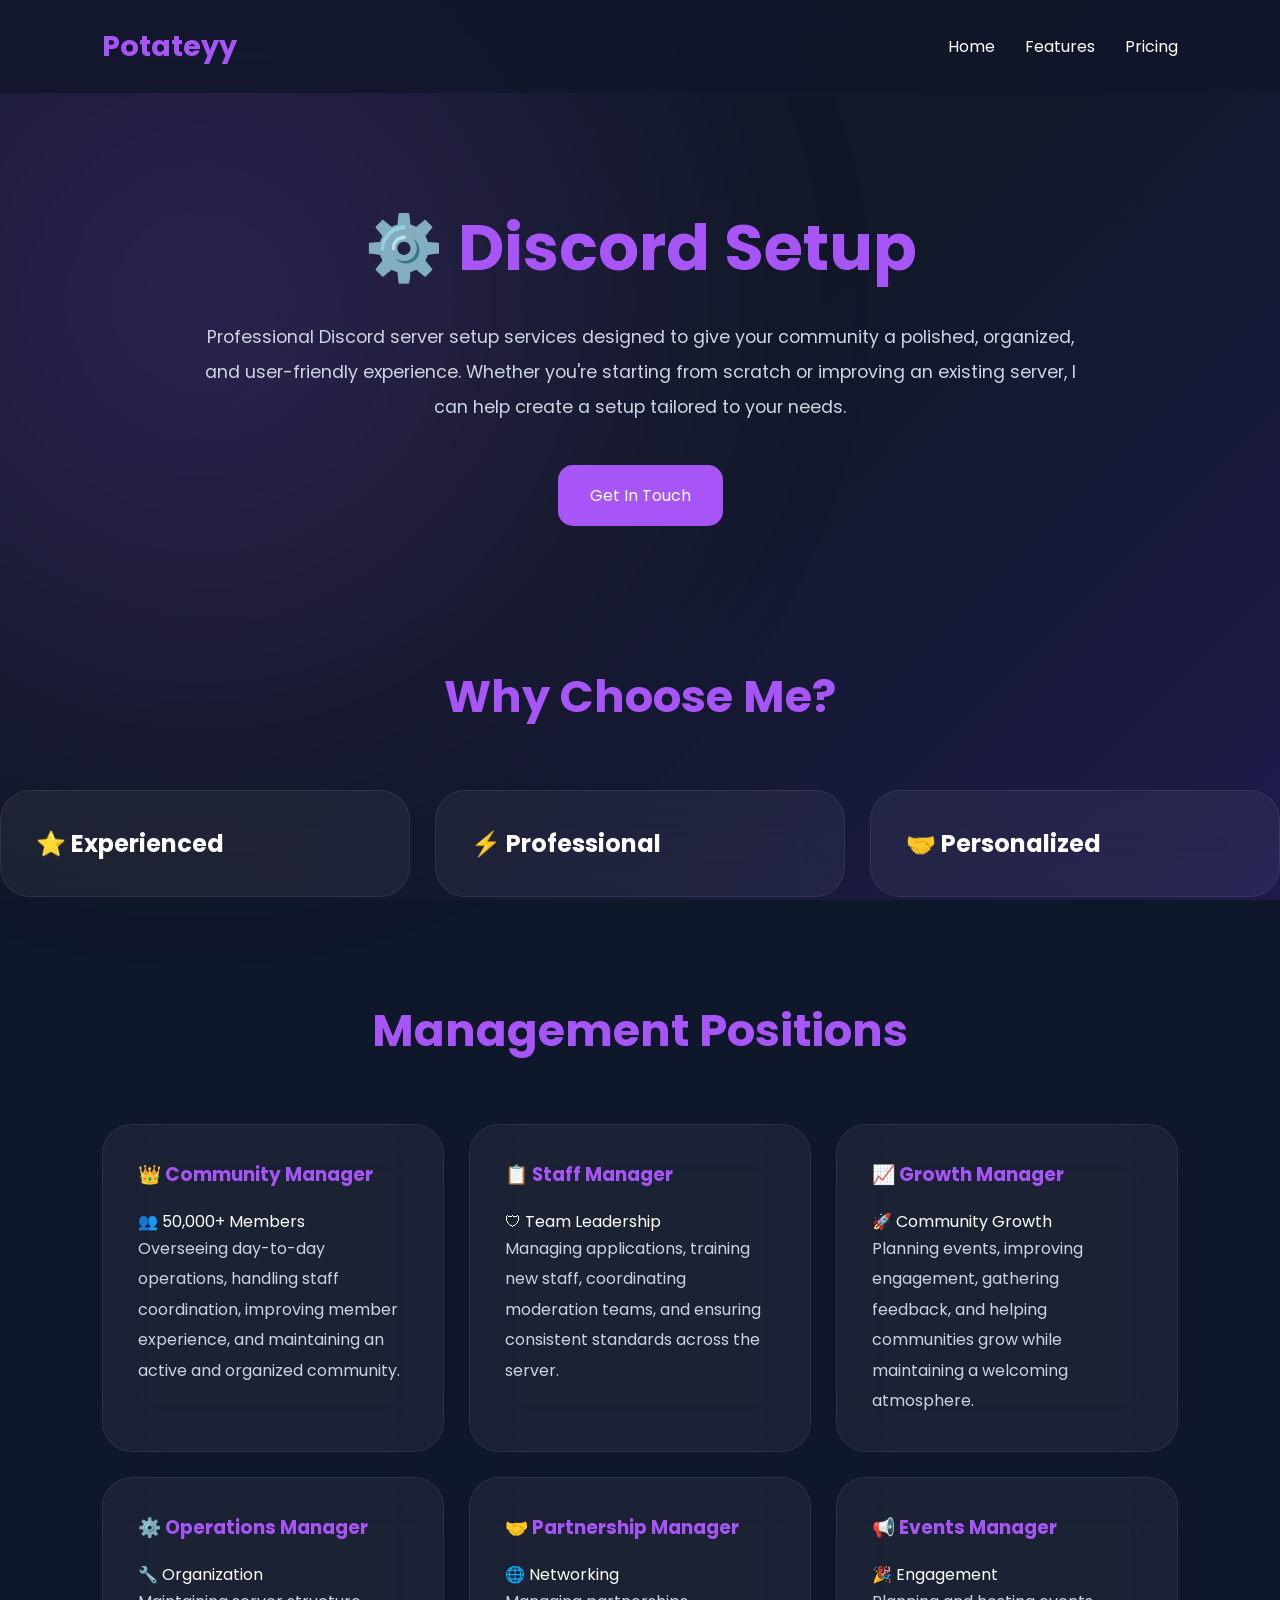
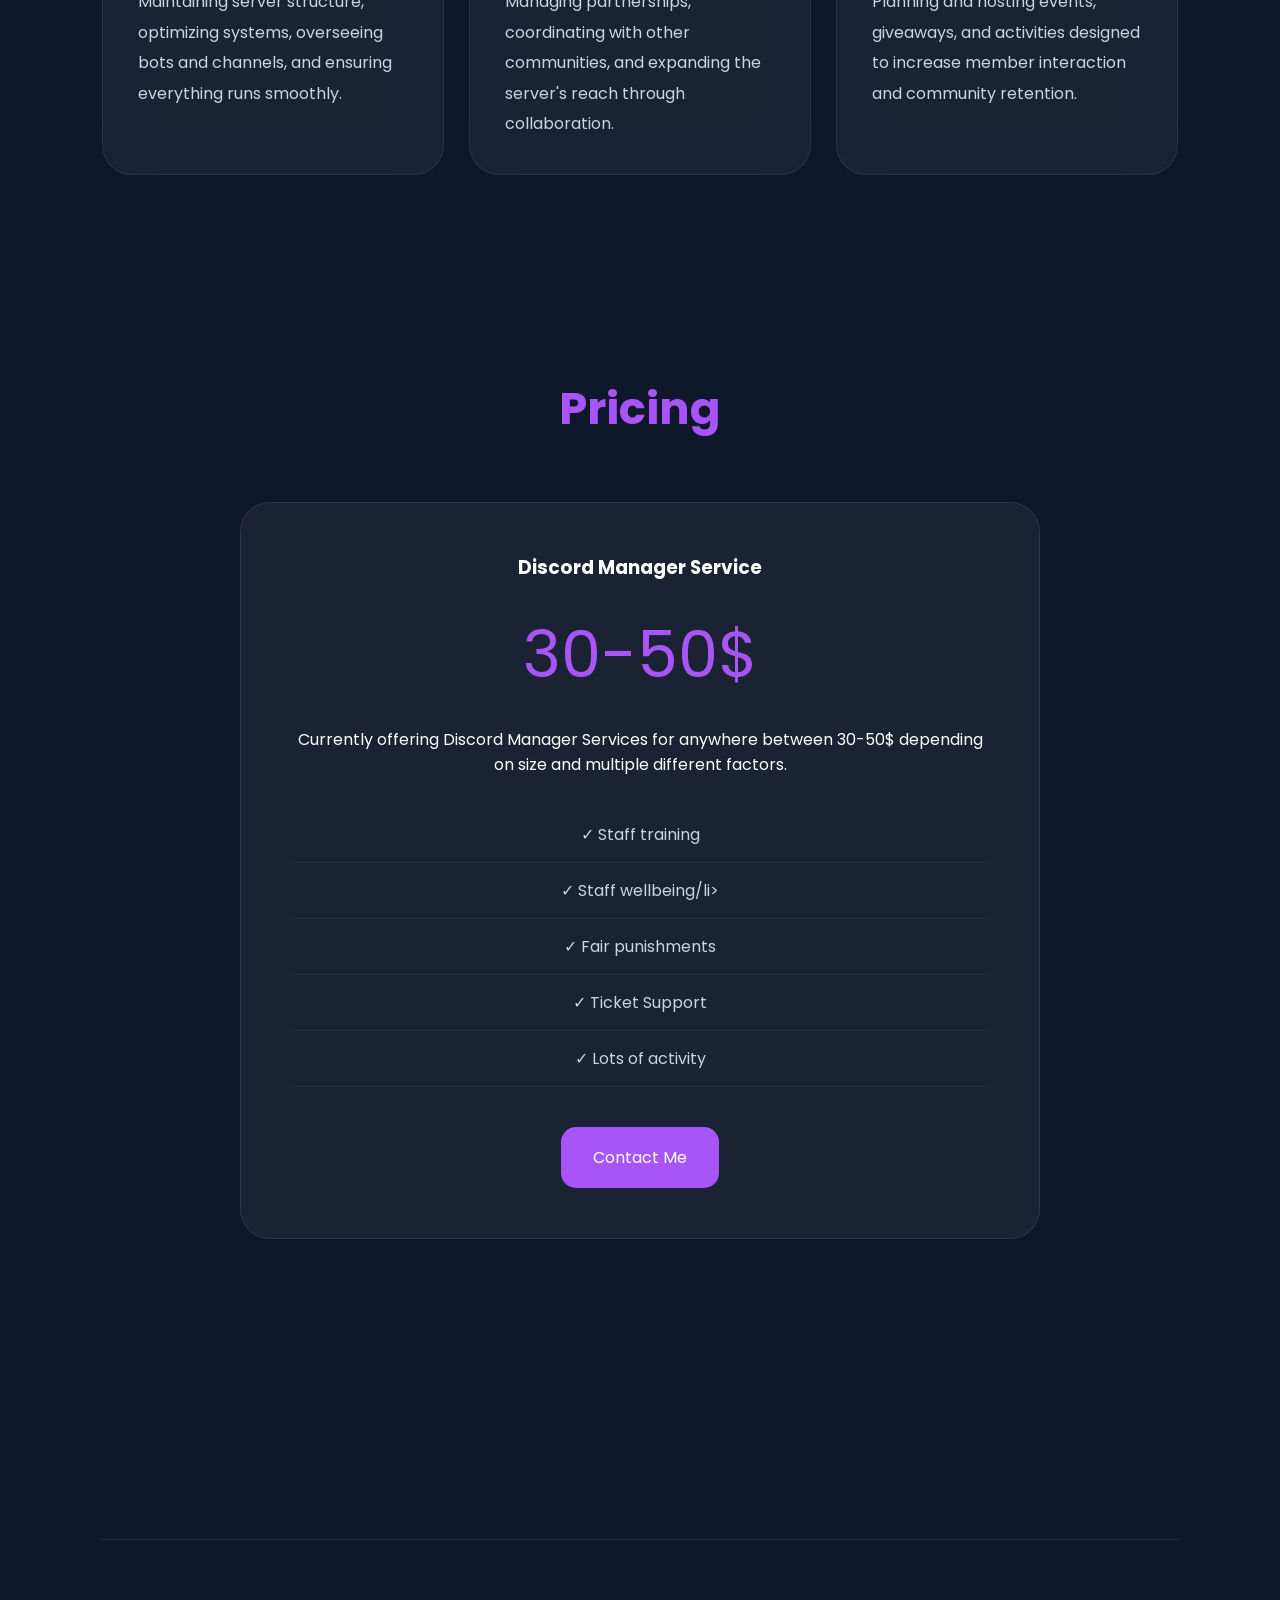
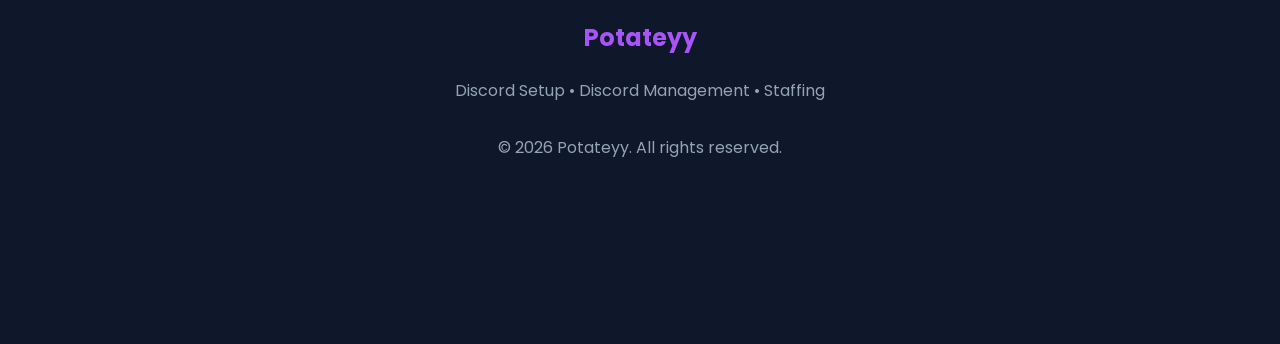
==== discord-management.html @ e11e3ffa "Add files via upload" ====
<!DOCTYPE html>
<html lang="en">
<head>
<meta charset="UTF-8">
<meta name="viewport" content="width=device-width, initial-scale=1.0">
<title>Discord Setup | Potateyy</title>

<link rel="preconnect" href="https://fonts.googleapis.com">
<link rel="preconnect" href="https://fonts.gstatic.com" crossorigin>
<link href="https://fonts.googleapis.com/css2?family=Poppins:wght@300;400;500;600;700&display=swap" rel="stylesheet">

<style>

*{
margin:0;
padding:0;
box-sizing:border-box;
font-family:'Poppins',sans-serif;
}

html{
scroll-behavior:smooth;
}

body{
background:#0f172a;
color:white;
overflow-x:hidden;
}

.background{
position:fixed;
inset:0;
background:linear-gradient(135deg,#0f172a,#111827,#1e1b4b);
z-index:-10;
}

.background::before{
content:"";
position:absolute;
width:1200px;
height:1200px;
left:-400px;
top:-300px;
background:radial-gradient(circle,rgba(168,85,247,.2),transparent 70%);
filter:blur(80px);
}

section{
padding:100px 8%;
}

nav{
position:sticky;
top:0;
display:flex;
justify-content:space-between;
align-items:center;
padding:25px 8%;
background:rgba(15,23,42,.8);
backdrop-filter:blur(15px);
z-index:1000;
}

.logo{
font-size:1.8rem;
font-weight:700;
color:#a855f7;
}

.nav-links{
display:flex;
gap:30px;
}

.nav-links a{
text-decoration:none;
color:white;
transition:.3s;
}

.nav-links a:hover{
color:#a855f7;
}

.hero{
min-height:60vh;
display:flex;
justify-content:center;
align-items:center;
text-align:center;
}

.hero-content{
max-width:900px;
}

.hero h1{
font-size:4rem;
margin-bottom:25px;
}

.hero span{
color:#a855f7;
}

.hero p{
color:#cbd5e1;
line-height:2;
font-size:1.1rem;
}

.btn{
display:inline-block;
margin-top:40px;
padding:18px 32px;
border-radius:15px;
background:#a855f7;
color:white;
text-decoration:none;
transition:.4s;
}

.btn:hover{
transform:translateY(-5px);
box-shadow:0 15px 35px rgba(168,85,247,.3);
}

.section-title{
font-size:2.8rem;
text-align:center;
color:#a855f7;
margin-bottom:60px;
}

.cards{
display:grid;
grid-template-columns:repeat(auto-fit,minmax(280px,1fr));
gap:25px;
}

.card{
padding:35px;
border-radius:30px;
background:rgba(255,255,255,.05);
border:1px solid rgba(255,255,255,.08);
backdrop-filter:blur(25px);
transition:.4s;
}

.card:hover{
transform:translateY(-8px);
border-color:rgba(168,85,247,.4);
}

.card h3{
color:#a855f7;
margin-bottom:20px;
}

.card p{
line-height:1.9;
color:#cbd5e1;
}

.pricing{
text-align:center;
max-width:800px;
margin:auto;
}

.price-card{
padding:50px;
border-radius:30px;
background:rgba(255,255,255,.05);
border:1px solid rgba(168,85,247,.2);
}

.price{
font-size:4rem;
color:#a855f7;
margin:25px 0;
}

ul{
list-style:none;
margin-top:30px;
}

ul li{
padding:15px 0;
color:#cbd5e1;
border-bottom:1px solid rgba(255,255,255,.05);
}

.footer{
padding:80px 20px;
text-align:center;
border-top:1px solid rgba(255,255,255,.1);
margin-top:100px;
}

.footer h2{
color:#a855f7;
margin-bottom:20px;
}

.footer p{
color:#94a3b8;
line-height:2;
}

@media(max-width:768px){

.hero h1{
font-size:3rem;
}

.nav-links{
display:none;
}

}

.carousel-container{
display:flex;
align-items:center;
justify-content:center;
gap:30px;
max-width:1100px;
margin:auto;
}

.carousel{
width:100%;
max-width:900px;
}

.carousel img{
width:100%;
border-radius:30px;
border:1px solid rgba(255,255,255,.1);
box-shadow:0 20px 50px rgba(0,0,0,.4);
transition:.5s;
}

.carousel-btn{
width:60px;
height:60px;
border:none;
border-radius:50%;
background:#a855f7;
color:white;
font-size:1.5rem;
cursor:pointer;
transition:.3s;
}

.carousel-btn:hover{
transform:translateY(-4px);
box-shadow:0 15px 35px rgba(168,85,247,.3);
}

.dots{
display:flex;
justify-content:center;
gap:12px;
margin-top:30px;
}

.dot{
width:12px;
height:12px;
border-radius:50%;
background:rgba(255,255,255,.15);
cursor:pointer;
transition:.3s;
}

.dot.active{
background:#a855f7;
box-shadow:0 0 15px #a855f7;
}

@media(max-width:768px){

.carousel-container{
gap:15px;
}

.carousel-btn{
width:50px;
height:50px;
font-size:1.2rem;
}

}

</style>
</head>

<body>

<div class="background"></div>

<nav>
<div class="logo">Potateyy</div>

<div class="nav-links">
<a href="index.html">Home</a>
<a href="#features">Features</a>
<a href="#pricing">Pricing</a>
</div>
</nav>

<section class="hero">

<div class="hero-content">

<h1>
⚙️ <span>Discord Setup</span>
</h1>

<p>
Professional Discord server setup services designed to give your community a polished, organized, and user-friendly experience. Whether you're starting from scratch or improving an existing server, I can help create a setup tailored to your needs.
</p>

<a href="index.html#contact" class="btn">
Get In Touch
</a>

</div>

</section>

</div>

<div class="dots" id="dots"></div>

</section>

<h2 class="section-title">
Why Choose Me?
</h2>

<div class="cards">

<div class="card">
<h2>⭐ Experienced</h2>
<p>
</p>
</div>

<div class="card">
<h2>⚡ Professional</h2>
<p>
</p>
</div>

<div class="card">
<h2>🤝 Personalized</h2>
<p>
</p>
</div>

</div>

</section>

<section id="positions">

<h2 class="section-title">
Management Positions
</h2>

<div class="cards">

<div class="card">

<h3>
👑 Community Manager
</h3>

<div class="server-size">
👥 50,000+ Members
</div>

<p>
Overseeing day-to-day operations, handling staff coordination, improving member experience, and maintaining an active and organized community.
</p>

</div>

<div class="card">

<h3>
📋 Staff Manager
</h3>

<div class="server-size">
🛡 Team Leadership
</div>

<p>
Managing applications, training new staff, coordinating moderation teams, and ensuring consistent standards across the server.
</p>

</div>

<div class="card">

<h3>
📈 Growth Manager
</h3>

<div class="server-size">
🚀 Community Growth
</div>

<p>
Planning events, improving engagement, gathering feedback, and helping communities grow while maintaining a welcoming atmosphere.
</p>

</div>

<div class="card">

<h3>
⚙️ Operations Manager
</h3>

<div class="server-size">
🔧 Organization
</div>

<p>
Maintaining server structure, optimizing systems, overseeing bots and channels, and ensuring everything runs smoothly.
</p>

</div>

<div class="card">

<h3>
🤝 Partnership Manager
</h3>

<div class="server-size">
🌐 Networking
</div>

<p>
Managing partnerships, coordinating with other communities, and expanding the server's reach through collaboration.
</p>

</div>

<div class="card">

<h3>
📢 Events Manager
</h3>

<div class="server-size">
🎉 Engagement
</div>

<p>
Planning and hosting events, giveaways, and activities designed to increase member interaction and community retention.
</p>

</div>

</div>

</section>

<section id="pricing">

<h2 class="section-title">
Pricing
</h2>

<div class="pricing">

<div class="price-card">

<h3>Discord Manager Service</h3>

<div class="price">
30-50$
</div>

<p>
Currently offering Discord Manager Services for anywhere between 30-50$ depending on size and multiple different factors.
</p>

<ul>
<li>✓ Staff training</li>
<li>✓ Staff wellbeing/li>
<li>✓ Fair punishments</li>
<li>✓ Ticket Support</li>
<li>✓ Lots of activity</li>
</ul>

<a href="index.html#contact" class="btn">
Contact Me
</a>

</div>

</div>

</section>

<section>

<footer class="footer">

<h2>Potateyy</h2>

<p>
Discord Setup • Discord Management • Staffing
</p>

<br>

<p>
© 2026 Potateyy. All rights reserved.
</p>

</footer>

<script>

const images = [];

for(let i=1;i<=13;i++){
images.push(`images/setup${i}.png`);
}

let currentSlide = 0;

const image = document.getElementById("carouselImage");
const dotsContainer = document.getElementById("dots");

function renderDots(){
dotsContainer.innerHTML = "";

images.forEach((_,index)=>{

const dot = document.createElement("div");
dot.className = "dot";

if(index === currentSlide){
dot.classList.add("active");
}

dot.onclick = ()=>goToSlide(index);

dotsContainer.appendChild(dot);

});
}

function showSlide(){
image.src = images[currentSlide];
renderDots();
}

function changeSlide(direction){

currentSlide += direction;

if(currentSlide >= images.length){
currentSlide = 0;
}

if(currentSlide < 0){
currentSlide = images.length - 1;
}

showSlide();
}

function goToSlide(index){
currentSlide = index;
showSlide();
}

setInterval(()=>{
changeSlide(1);
},5000);

showSlide();

</script>

</body>
</html>
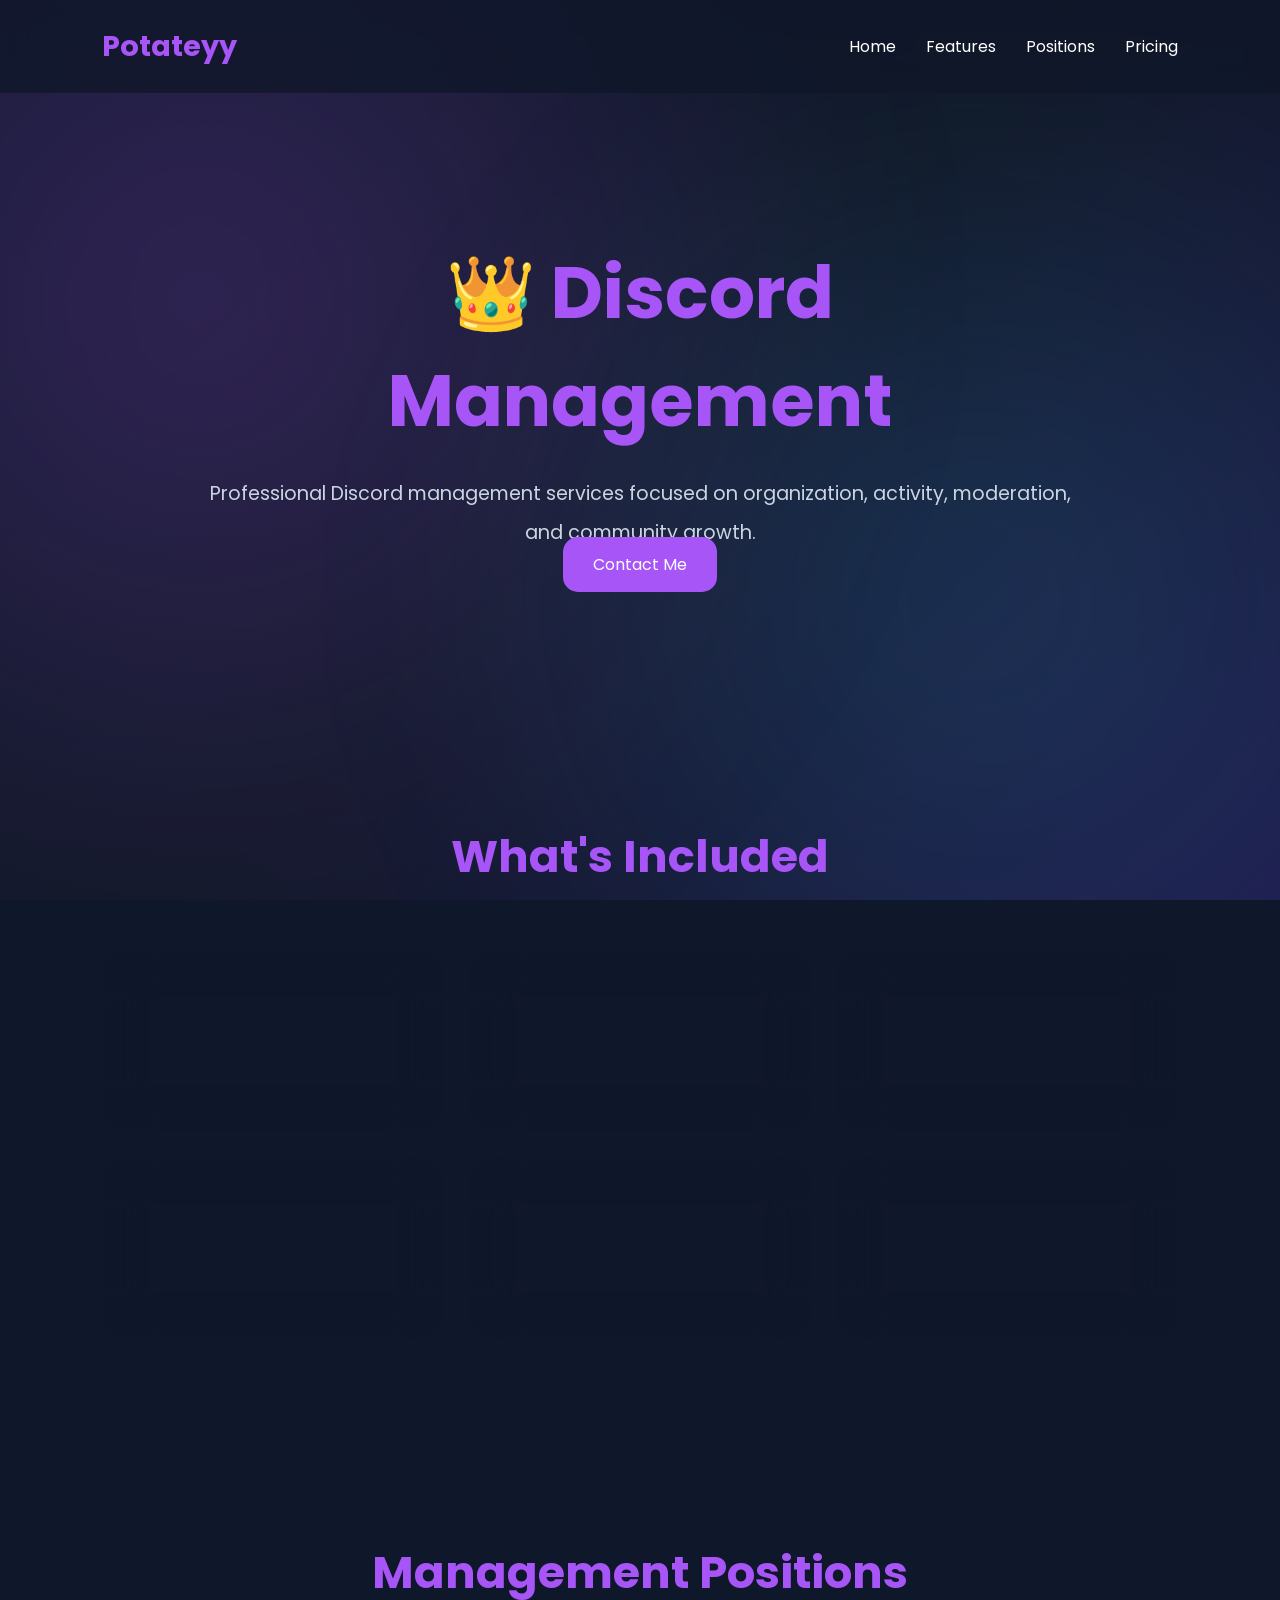
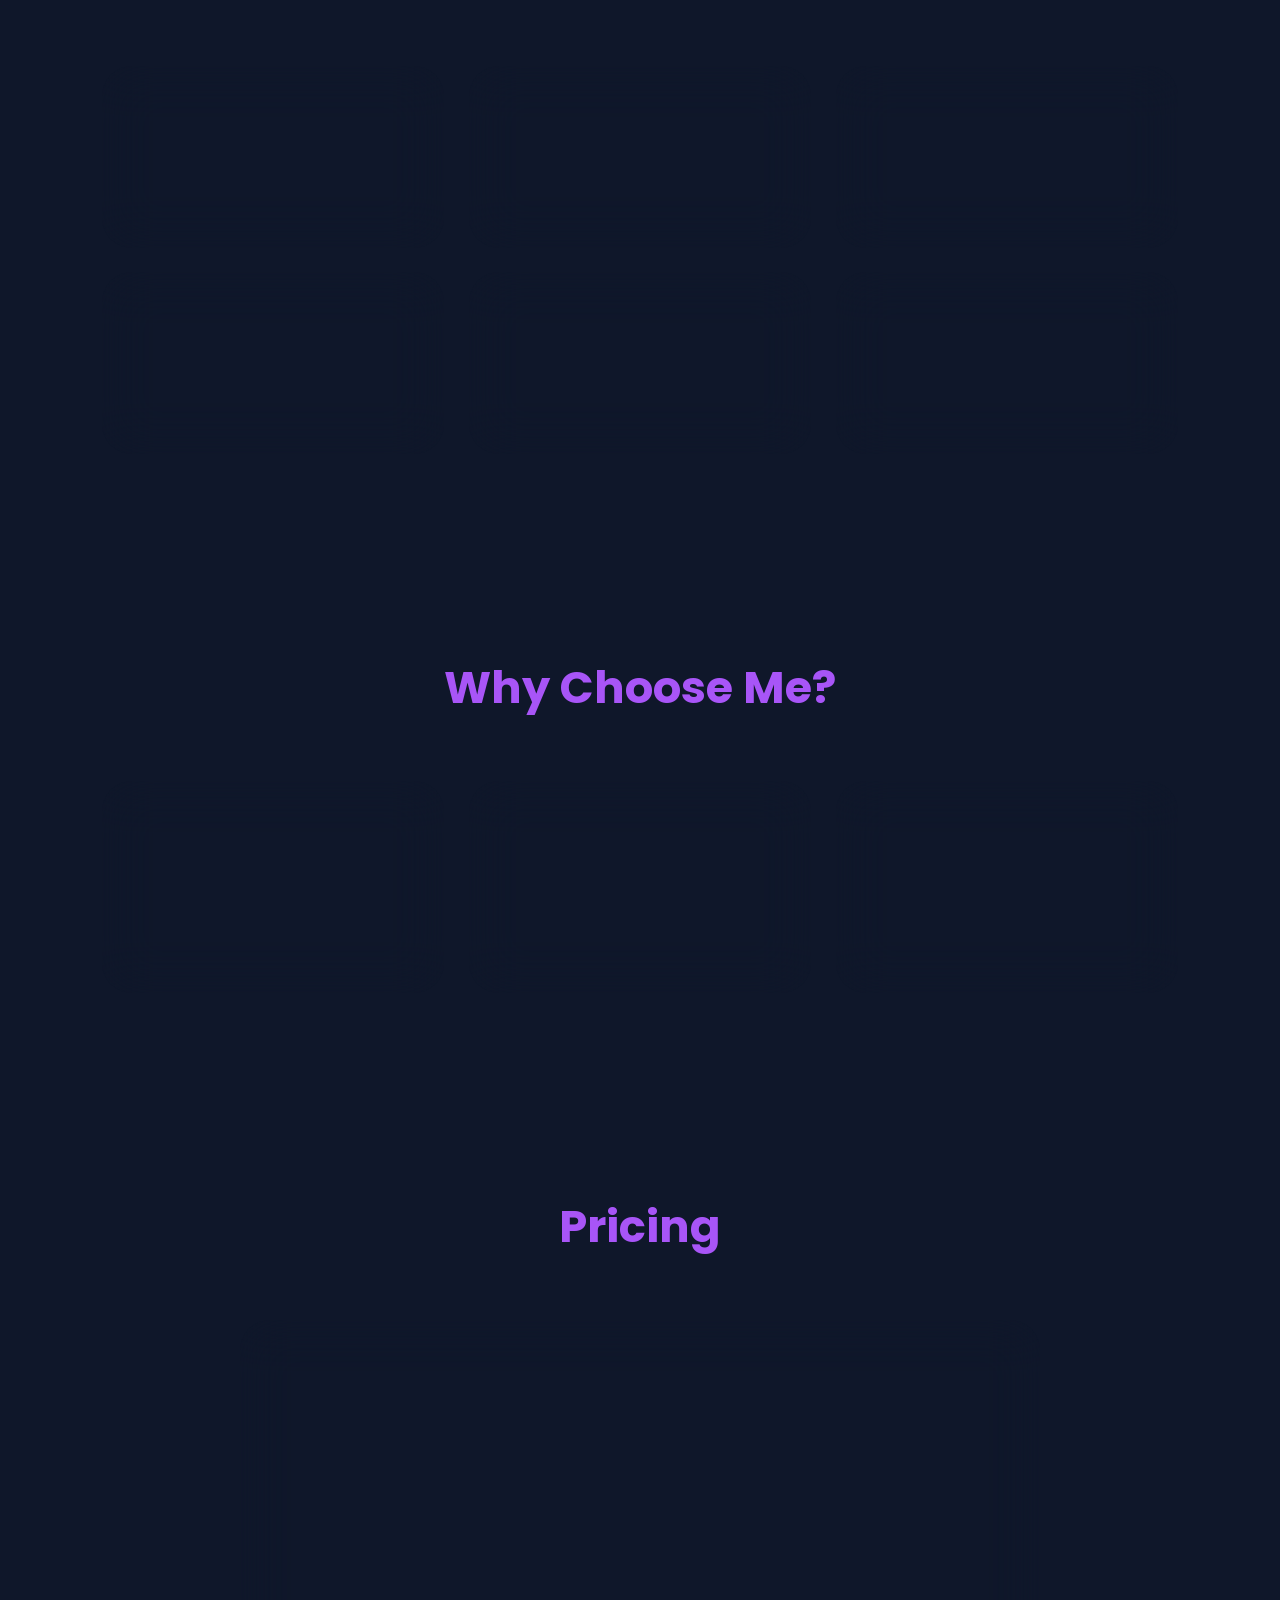
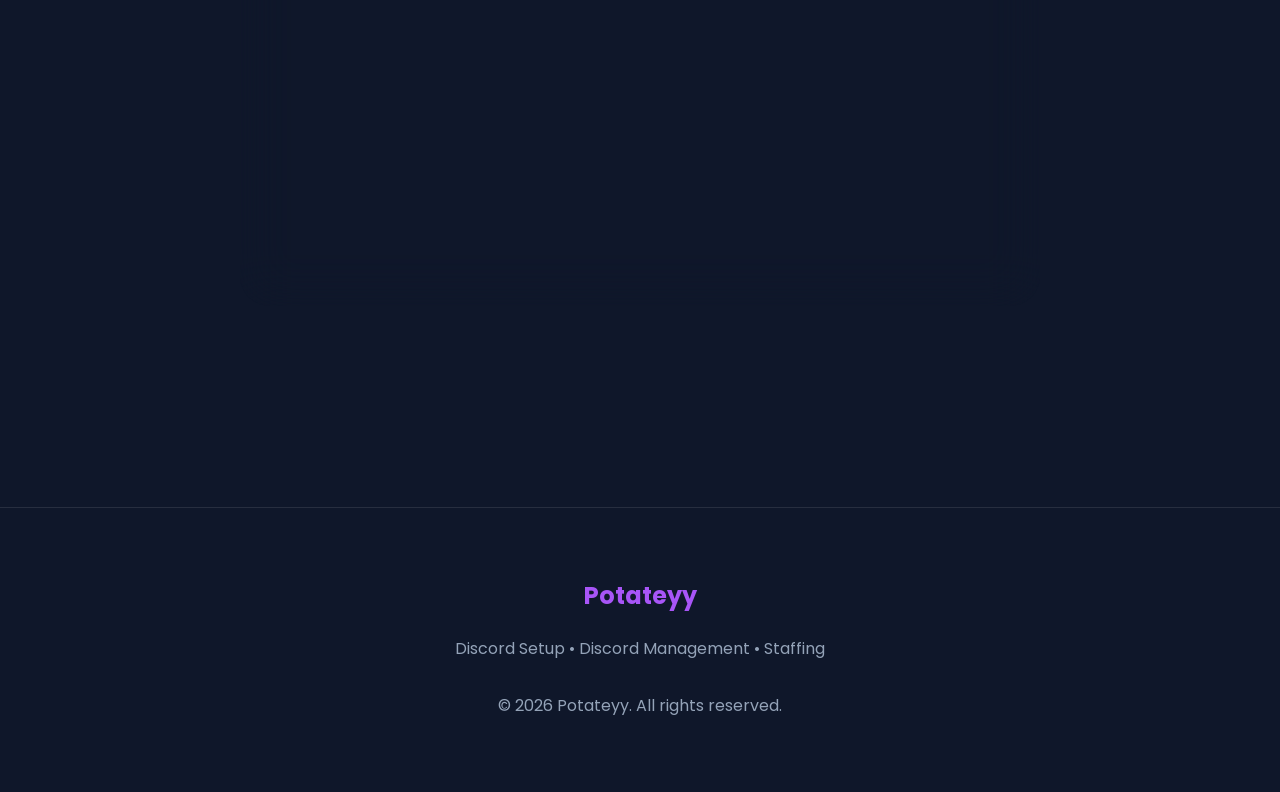
==== commit ef9f61dc: "Add files via upload" ====
--- a/discord-management.html
+++ b/discord-management.html
@@ -1,179 +1,29 @@
 <!DOCTYPE html>
 <html lang="en">
 <head>
+
 <meta charset="UTF-8">
 <meta name="viewport" content="width=device-width, initial-scale=1.0">
-<title>Discord Setup | Potateyy</title>
+
+<title>Discord Management | Potateyy</title>
 
 <link rel="preconnect" href="https://fonts.googleapis.com">
 <link rel="preconnect" href="https://fonts.gstatic.com" crossorigin>
+
 <link href="https://fonts.googleapis.com/css2?family=Poppins:wght@300;400;500;600;700&display=swap" rel="stylesheet">
 
+<link rel="stylesheet" href="style.css">
+
 <style>
 
-*{
-margin:0;
-padding:0;
-box-sizing:border-box;
-font-family:'Poppins',sans-serif;
-}
-
-html{
-scroll-behavior:smooth;
-}
-
-body{
-background:#0f172a;
-color:white;
-overflow-x:hidden;
-}
-
-.background{
-position:fixed;
-inset:0;
-background:linear-gradient(135deg,#0f172a,#111827,#1e1b4b);
-z-index:-10;
-}
-
-.background::before{
-content:"";
-position:absolute;
-width:1200px;
-height:1200px;
-left:-400px;
-top:-300px;
-background:radial-gradient(circle,rgba(168,85,247,.2),transparent 70%);
-filter:blur(80px);
-}
-
-section{
-padding:100px 8%;
-}
-
-nav{
-position:sticky;
-top:0;
-display:flex;
-justify-content:space-between;
-align-items:center;
-padding:25px 8%;
-background:rgba(15,23,42,.8);
-backdrop-filter:blur(15px);
-z-index:1000;
-}
-
-.logo{
-font-size:1.8rem;
-font-weight:700;
-color:#a855f7;
-}
-
-.nav-links{
-display:flex;
-gap:30px;
-}
-
-.nav-links a{
-text-decoration:none;
-color:white;
-transition:.3s;
-}
-
-.nav-links a:hover{
-color:#a855f7;
-}
-
 .hero{
-min-height:60vh;
-display:flex;
-justify-content:center;
-align-items:center;
-text-align:center;
-}
-
-.hero-content{
-max-width:900px;
-}
-
-.hero h1{
-font-size:4rem;
-margin-bottom:25px;
-}
-
-.hero span{
-color:#a855f7;
-}
-
-.hero p{
-color:#cbd5e1;
-line-height:2;
-font-size:1.1rem;
-}
-
-.btn{
-display:inline-block;
-margin-top:40px;
-padding:18px 32px;
-border-radius:15px;
-background:#a855f7;
-color:white;
-text-decoration:none;
-transition:.4s;
-}
-
-.btn:hover{
-transform:translateY(-5px);
-box-shadow:0 15px 35px rgba(168,85,247,.3);
-}
-
-.section-title{
-font-size:2.8rem;
-text-align:center;
-color:#a855f7;
-margin-bottom:60px;
-}
-
-.cards{
-display:grid;
-grid-template-columns:repeat(auto-fit,minmax(280px,1fr));
-gap:25px;
-}
-
-.card{
-padding:35px;
-border-radius:30px;
-background:rgba(255,255,255,.05);
-border:1px solid rgba(255,255,255,.08);
-backdrop-filter:blur(25px);
-transition:.4s;
-}
-
-.card:hover{
-transform:translateY(-8px);
-border-color:rgba(168,85,247,.4);
-}
-
-.card h3{
-color:#a855f7;
-margin-bottom:20px;
-}
-
-.card p{
-line-height:1.9;
-color:#cbd5e1;
-}
-
-.pricing{
-text-align:center;
+min-height:70vh;
+}
+
+.price-card{
 max-width:800px;
 margin:auto;
-}
-
-.price-card{
-padding:50px;
-border-radius:30px;
-background:rgba(255,255,255,.05);
-border:1px solid rgba(168,85,247,.2);
+text-align:center;
 }
 
 .price{
@@ -189,114 +39,11 @@
 
 ul li{
 padding:15px 0;
-color:#cbd5e1;
 border-bottom:1px solid rgba(255,255,255,.05);
 }
 
-.footer{
-padding:80px 20px;
-text-align:center;
-border-top:1px solid rgba(255,255,255,.1);
-margin-top:100px;
-}
-
-.footer h2{
-color:#a855f7;
-margin-bottom:20px;
-}
-
-.footer p{
-color:#94a3b8;
-line-height:2;
-}
-
-@media(max-width:768px){
-
-.hero h1{
-font-size:3rem;
-}
-
-.nav-links{
-display:none;
-}
-
-}
-
-.carousel-container{
-display:flex;
-align-items:center;
-justify-content:center;
-gap:30px;
-max-width:1100px;
-margin:auto;
-}
-
-.carousel{
-width:100%;
-max-width:900px;
-}
-
-.carousel img{
-width:100%;
-border-radius:30px;
-border:1px solid rgba(255,255,255,.1);
-box-shadow:0 20px 50px rgba(0,0,0,.4);
-transition:.5s;
-}
-
-.carousel-btn{
-width:60px;
-height:60px;
-border:none;
-border-radius:50%;
-background:#a855f7;
-color:white;
-font-size:1.5rem;
-cursor:pointer;
-transition:.3s;
-}
-
-.carousel-btn:hover{
-transform:translateY(-4px);
-box-shadow:0 15px 35px rgba(168,85,247,.3);
-}
-
-.dots{
-display:flex;
-justify-content:center;
-gap:12px;
-margin-top:30px;
-}
-
-.dot{
-width:12px;
-height:12px;
-border-radius:50%;
-background:rgba(255,255,255,.15);
-cursor:pointer;
-transition:.3s;
-}
-
-.dot.active{
-background:#a855f7;
-box-shadow:0 0 15px #a855f7;
-}
-
-@media(max-width:768px){
-
-.carousel-container{
-gap:15px;
-}
-
-.carousel-btn{
-width:50px;
-height:50px;
-font-size:1.2rem;
-}
-
-}
-
 </style>
+
 </head>
 
 <body>
@@ -304,13 +51,31 @@
 <div class="background"></div>
 
 <nav>
-<div class="logo">Potateyy</div>
+
+<div class="logo">
+Potateyy
+</div>
 
 <div class="nav-links">
-<a href="index.html">Home</a>
-<a href="#features">Features</a>
-<a href="#pricing">Pricing</a>
-</div>
+
+<a href="index.html">
+Home
+</a>
+
+<a href="#features">
+Features
+</a>
+
+<a href="#positions">
+Positions
+</a>
+
+<a href="#pricing">
+Pricing
+</a>
+
+</div>
+
 </nav>
 
 <section class="hero">
@@ -318,26 +83,193 @@
 <div class="hero-content">
 
 <h1>
-⚙️ <span>Discord Setup</span>
+👑 <span>Discord Management</span>
 </h1>
 
 <p>
-Professional Discord server setup services designed to give your community a polished, organized, and user-friendly experience. Whether you're starting from scratch or improving an existing server, I can help create a setup tailored to your needs.
-</p>
-
-<a href="index.html#contact" class="btn">
-Get In Touch
-</a>
-
-</div>
-
-</section>
-
-</div>
-
-<div class="dots" id="dots"></div>
-
-</section>
+Professional Discord management services focused on organization, activity, moderation, and community growth.
+</p>
+
+<a href="index.html#contact"
+class="btn primary">
+
+Contact Me
+
+</a>
+
+</div>
+
+</section>
+
+<section id="features">
+
+<h2 class="section-title">
+What's Included
+</h2>
+
+<div class="cards">
+
+<div class="card">
+
+<h3>
+📋 Staff Coordination
+</h3>
+
+<p>
+Managing staff teams and ensuring smooth operations.
+</p>
+
+</div>
+
+<div class="card">
+
+<h3>
+📈 Community Growth
+</h3>
+
+<p>
+Planning events and increasing member engagement.
+</p>
+
+</div>
+
+<div class="card">
+
+<h3>
+⚖ Moderation Oversight
+</h3>
+
+<p>
+Maintaining fair punishments and professional standards.
+</p>
+
+</div>
+
+<div class="card">
+
+<h3>
+🎫 Ticket Support
+</h3>
+
+<p>
+Handling support requests and assisting members.
+</p>
+
+</div>
+
+<div class="card">
+
+<h3>
+📊 Organization
+</h3>
+
+<p>
+Keeping systems, channels, and staff organized.
+</p>
+
+</div>
+
+<div class="card">
+
+<h3>
+🤝 Leadership
+</h3>
+
+<p>
+Helping communities maintain a healthy environment.
+</p>
+
+</div>
+
+</div>
+
+</section>
+
+<section id="positions">
+
+<h2 class="section-title">
+Management Positions
+</h2>
+
+<div class="cards">
+
+<div class="card">
+
+<h3>
+👑 Community Manager
+</h3>
+
+<p>
+Managing daily operations and maintaining community quality.
+</p>
+
+</div>
+
+<div class="card">
+
+<h3>
+📋 Staff Manager
+</h3>
+
+<p>
+Training staff and overseeing moderation teams.
+</p>
+
+</div>
+
+<div class="card">
+
+<h3>
+📈 Growth Manager
+</h3>
+
+<p>
+Increasing engagement and planning community events.
+</p>
+
+</div>
+
+<div class="card">
+
+<h3>
+⚙ Operations Manager
+</h3>
+
+<p>
+Maintaining organization and optimizing systems.
+</p>
+
+</div>
+
+<div class="card">
+
+<h3>
+🤝 Partnership Manager
+</h3>
+
+<p>
+Building relationships with other communities.
+</p>
+
+</div>
+
+<div class="card">
+
+<h3>
+📢 Events Manager
+</h3>
+
+<p>
+Hosting events and improving community interaction.
+</p>
+
+</div>
+
+</div>
+
+</section>
+
+<section>
 
 <h2 class="section-title">
 Why Choose Me?
@@ -346,127 +278,37 @@
 <div class="cards">
 
 <div class="card">
-<h2>⭐ Experienced</h2>
-<p>
-</p>
-</div>
-
-<div class="card">
-<h2>⚡ Professional</h2>
-<p>
-</p>
-</div>
-
-<div class="card">
-<h2>🤝 Personalized</h2>
-<p>
-</p>
-</div>
-
-</div>
-
-</section>
-
-<section id="positions">
-
-<h2 class="section-title">
-Management Positions
-</h2>
-
-<div class="cards">
-
-<div class="card">
-
-<h3>
-👑 Community Manager
-</h3>
-
-<div class="server-size">
-👥 50,000+ Members
-</div>
-
-<p>
-Overseeing day-to-day operations, handling staff coordination, improving member experience, and maintaining an active and organized community.
-</p>
-
-</div>
-
-<div class="card">
-
-<h3>
-📋 Staff Manager
-</h3>
-
-<div class="server-size">
-🛡 Team Leadership
-</div>
-
-<p>
-Managing applications, training new staff, coordinating moderation teams, and ensuring consistent standards across the server.
-</p>
-
-</div>
-
-<div class="card">
-
-<h3>
-📈 Growth Manager
-</h3>
-
-<div class="server-size">
-🚀 Community Growth
-</div>
-
-<p>
-Planning events, improving engagement, gathering feedback, and helping communities grow while maintaining a welcoming atmosphere.
-</p>
-
-</div>
-
-<div class="card">
-
-<h3>
-⚙️ Operations Manager
-</h3>
-
-<div class="server-size">
-🔧 Organization
-</div>
-
-<p>
-Maintaining server structure, optimizing systems, overseeing bots and channels, and ensuring everything runs smoothly.
-</p>
-
-</div>
-
-<div class="card">
-
-<h3>
-🤝 Partnership Manager
-</h3>
-
-<div class="server-size">
-🌐 Networking
-</div>
-
-<p>
-Managing partnerships, coordinating with other communities, and expanding the server's reach through collaboration.
-</p>
-
-</div>
-
-<div class="card">
-
-<h3>
-📢 Events Manager
-</h3>
-
-<div class="server-size">
-🎉 Engagement
-</div>
-
-<p>
-Planning and hosting events, giveaways, and activities designed to increase member interaction and community retention.
+
+<h3>
+⭐ Experienced Leadership
+</h3>
+
+<p>
+Experience leading and moderating communities with over 50,000 members.
+</p>
+
+</div>
+
+<div class="card">
+
+<h3>
+⚡ Reliable
+</h3>
+
+<p>
+Focused on communication, activity, and professionalism.
+</p>
+
+</div>
+
+<div class="card">
+
+<h3>
+🤝 Community Focused
+</h3>
+
+<p>
+Dedicated to creating welcoming and organized communities.
 </p>
 
 </div>
@@ -481,43 +323,43 @@
 Pricing
 </h2>
 
-<div class="pricing">
-
-<div class="price-card">
-
-<h3>Discord Manager Service</h3>
+<div class="card price-card">
+
+<h3>
+Discord Management Service
+</h3>
 
 <div class="price">
-30-50$
-</div>
-
-<p>
-Currently offering Discord Manager Services for anywhere between 30-50$ depending on size and multiple different factors.
+$30-$50
+</div>
+
+<p>
+Pricing depends on workload, activity expectations, and community size.
 </p>
 
 <ul>
-<li>✓ Staff training</li>
-<li>✓ Staff wellbeing/li>
-<li>✓ Fair punishments</li>
+
+<li>✓ Staff Coordination</li>
+
+<li>✓ Fair Moderation</li>
+
 <li>✓ Ticket Support</li>
-<li>✓ Lots of activity</li>
+
+<li>✓ Community Engagement</li>
+
+<li>✓ Leadership & Organization</li>
+
 </ul>
 
-<a href="index.html#contact" class="btn">
-Contact Me
-</a>
-
-</div>
-
-</div>
-
-</section>
-
-<section>
+</div>
+
+</section>
 
 <footer class="footer">
 
-<h2>Potateyy</h2>
+<h2>
+Potateyy
+</h2>
 
 <p>
 Discord Setup • Discord Management • Staffing
@@ -531,71 +373,5 @@
 
 </footer>
 
-<script>
-
-const images = [];
-
-for(let i=1;i<=13;i++){
-images.push(`images/setup${i}.png`);
-}
-
-let currentSlide = 0;
-
-const image = document.getElementById("carouselImage");
-const dotsContainer = document.getElementById("dots");
-
-function renderDots(){
-dotsContainer.innerHTML = "";
-
-images.forEach((_,index)=>{
-
-const dot = document.createElement("div");
-dot.className = "dot";
-
-if(index === currentSlide){
-dot.classList.add("active");
-}
-
-dot.onclick = ()=>goToSlide(index);
-
-dotsContainer.appendChild(dot);
-
-});
-}
-
-function showSlide(){
-image.src = images[currentSlide];
-renderDots();
-}
-
-function changeSlide(direction){
-
-currentSlide += direction;
-
-if(currentSlide >= images.length){
-currentSlide = 0;
-}
-
-if(currentSlide < 0){
-currentSlide = images.length - 1;
-}
-
-showSlide();
-}
-
-function goToSlide(index){
-currentSlide = index;
-showSlide();
-}
-
-setInterval(()=>{
-changeSlide(1);
-},5000);
-
-showSlide();
-
-</script>
-
 </body>
-</html>
-
+</html>
--- a/style.css
+++ b/style.css
@@ -0,0 +1,422 @@
+*{
+margin:0;
+padding:0;
+box-sizing:border-box;
+font-family:'Poppins',sans-serif;
+}
+
+html{
+scroll-behavior:smooth;
+}
+
+body{
+background:#0f172a;
+color:white;
+overflow-x:hidden;
+transition:.5s;
+}
+
+body.light-mode{
+background:#f8fafc;
+color:#111827;
+}
+
+.background{
+position:fixed;
+inset:0;
+background:linear-gradient(135deg,#0f172a,#111827,#1e1b4b);
+z-index:-10;
+overflow:hidden;
+}
+
+body.light-mode .background{
+background:linear-gradient(135deg,#f8fafc,#dbeafe,#e0e7ff);
+}
+
+.background::before{
+content:"";
+position:absolute;
+width:1400px;
+height:1400px;
+left:-500px;
+top:-400px;
+background:radial-gradient(circle,rgba(168,85,247,.22),transparent 70%);
+filter:blur(80px);
+animation:blob1 20s infinite alternate ease-in-out;
+}
+
+.background::after{
+content:"";
+position:absolute;
+width:1200px;
+height:1200px;
+right:-300px;
+bottom:-300px;
+background:radial-gradient(circle,rgba(56,189,248,.15),transparent 70%);
+filter:blur(80px);
+animation:blob2 22s infinite alternate ease-in-out;
+}
+
+@keyframes blob1{
+0%{transform:translate(0,0);}
+100%{transform:translate(200px,120px);}
+}
+
+@keyframes blob2{
+0%{transform:translate(0,0);}
+100%{transform:translate(-180px,-140px);}
+}
+
+section{
+padding:100px 8%;
+}
+
+.section-title{
+font-size:2.8rem;
+text-align:center;
+margin-bottom:60px;
+color:#a855f7;
+}
+
+.status-banner{
+display:flex;
+justify-content:center;
+align-items:center;
+gap:15px;
+padding:18px;
+background:rgba(0,0,0,.2);
+backdrop-filter:blur(20px);
+border-bottom:1px solid rgba(255,255,255,.1);
+}
+
+.status-dot{
+width:14px;
+height:14px;
+border-radius:50%;
+background:#38bdf8;
+box-shadow:0 0 15px #38bdf8;
+animation:pulse 2s infinite;
+}
+
+.status-text{
+letter-spacing:3px;
+font-size:.95rem;
+font-weight:600;
+color:#38bdf8;
+}
+
+@keyframes pulse{
+50%{
+transform:scale(1.2);
+opacity:.6;
+}
+}
+
+nav{
+position:sticky;
+top:0;
+display:flex;
+justify-content:space-between;
+align-items:center;
+padding:25px 8%;
+background:rgba(15,23,42,.8);
+backdrop-filter:blur(15px);
+z-index:1000;
+}
+
+.logo{
+font-size:1.8rem;
+font-weight:700;
+color:#a855f7;
+}
+
+.nav-links{
+display:flex;
+gap:30px;
+align-items:center;
+}
+
+.nav-links a{
+text-decoration:none;
+color:white;
+transition:.3s;
+}
+
+.nav-links a:hover{
+color:#a855f7;
+}
+
+.menu-btn{
+display:none;
+font-size:1.8rem;
+background:none;
+border:none;
+color:white;
+cursor:pointer;
+}
+
+#themeToggle{
+width:50px;
+height:50px;
+border:none;
+border-radius:50%;
+background:rgba(255,255,255,.08);
+color:white;
+cursor:pointer;
+font-size:1.2rem;
+}
+
+.hero{
+min-height:90vh;
+display:flex;
+justify-content:center;
+align-items:center;
+text-align:center;
+padding:20px;
+}
+
+.hero-content{
+max-width:900px;
+}
+
+.hero h1{
+font-size:4.5rem;
+margin-bottom:20px;
+}
+
+.hero span{
+color:#a855f7;
+}
+
+.hero p{
+font-size:1.2rem;
+line-height:2;
+color:#cbd5e1;
+}
+
+.buttons{
+display:flex;
+justify-content:center;
+gap:20px;
+margin-top:40px;
+flex-wrap:wrap;
+}
+
+.btn{
+padding:16px 30px;
+border-radius:15px;
+text-decoration:none;
+transition:.4s;
+}
+
+.primary{
+background:#a855f7;
+color:white;
+}
+
+.secondary{
+border:2px solid #a855f7;
+color:white;
+}
+
+.btn:hover{
+transform:translateY(-5px);
+box-shadow:0 15px 35px rgba(168,85,247,.25);
+}
+
+.cards{
+display:grid;
+grid-template-columns:repeat(auto-fit,minmax(280px,1fr));
+gap:25px;
+}
+
+.card{
+padding:35px;
+border-radius:30px;
+background:linear-gradient(
+135deg,
+rgba(255,255,255,.08),
+rgba(255,255,255,.03)
+);
+border:1px solid rgba(255,255,255,.1);
+backdrop-filter:blur(25px);
+transition:.4s;
+}
+
+.card:hover{
+transform:translateY(-8px);
+border-color:rgba(168,85,247,.4);
+box-shadow:0 20px 50px rgba(168,85,247,.2);
+}
+
+.card h3{
+color:#a855f7;
+margin-bottom:20px;
+}
+
+.card p{
+line-height:1.9;
+color:#cbd5e1;
+}
+
+.server-size{
+display:inline-block;
+padding:8px 15px;
+border-radius:999px;
+background:rgba(168,85,247,.15);
+color:#c084fc;
+margin:15px 0;
+}
+
+.about-slide{
+display:none;
+text-align:center;
+}
+
+.about-slide.active{
+display:block;
+}
+
+.about-buttons{
+display:flex;
+justify-content:center;
+gap:20px;
+margin-top:30px;
+}
+
+.about-buttons button,
+.service-btn,
+.view-more-btn{
+padding:15px 25px;
+border:none;
+border-radius:15px;
+background:#a855f7;
+color:white;
+text-decoration:none;
+cursor:pointer;
+transition:.4s;
+}
+
+.review{
+display:none;
+text-align:center;
+}
+
+.review.active{
+display:block;
+}
+
+.review-stars{
+font-size:1.7rem;
+color:#fbbf24;
+margin-bottom:20px;
+}
+
+.review-controls{
+display:flex;
+justify-content:center;
+gap:20px;
+margin-top:30px;
+}
+
+.review-controls button{
+width:60px;
+height:60px;
+border:none;
+border-radius:50%;
+background:#a855f7;
+color:white;
+cursor:pointer;
+}
+
+.review-dots{
+display:flex;
+justify-content:center;
+gap:12px;
+margin-top:25px;
+}
+
+.review-dot{
+width:12px;
+height:12px;
+border-radius:50%;
+background:rgba(255,255,255,.15);
+cursor:pointer;
+}
+
+.review-dot.active{
+background:#a855f7;
+box-shadow:0 0 15px #a855f7;
+}
+
+.contact-card{
+cursor:pointer;
+}
+
+.copy-label{
+display:inline-block;
+margin-top:20px;
+padding:8px 16px;
+border-radius:999px;
+background:rgba(168,85,247,.15);
+color:#c084fc;
+}
+
+.copy-popup{
+position:fixed;
+top:30px;
+right:-350px;
+padding:18px 28px;
+border-radius:15px;
+background:#22c55e;
+transition:.5s;
+z-index:9999;
+}
+
+.copy-popup.show{
+right:30px;
+}
+
+.footer{
+margin-top:100px;
+padding:70px 20px;
+text-align:center;
+border-top:1px solid rgba(255,255,255,.1);
+}
+
+.footer h2{
+color:#a855f7;
+margin-bottom:20px;
+}
+
+.footer p{
+color:#94a3b8;
+line-height:2;
+}
+
+@media(max-width:768px){
+
+.hero h1{
+font-size:3rem;
+}
+
+.menu-btn{
+display:block;
+}
+
+.nav-links{
+display:none;
+position:absolute;
+top:100%;
+left:0;
+width:100%;
+padding:30px;
+background:rgba(15,23,42,.95);
+flex-direction:column;
+}
+
+.nav-links.show{
+display:flex;
+}
+
+}
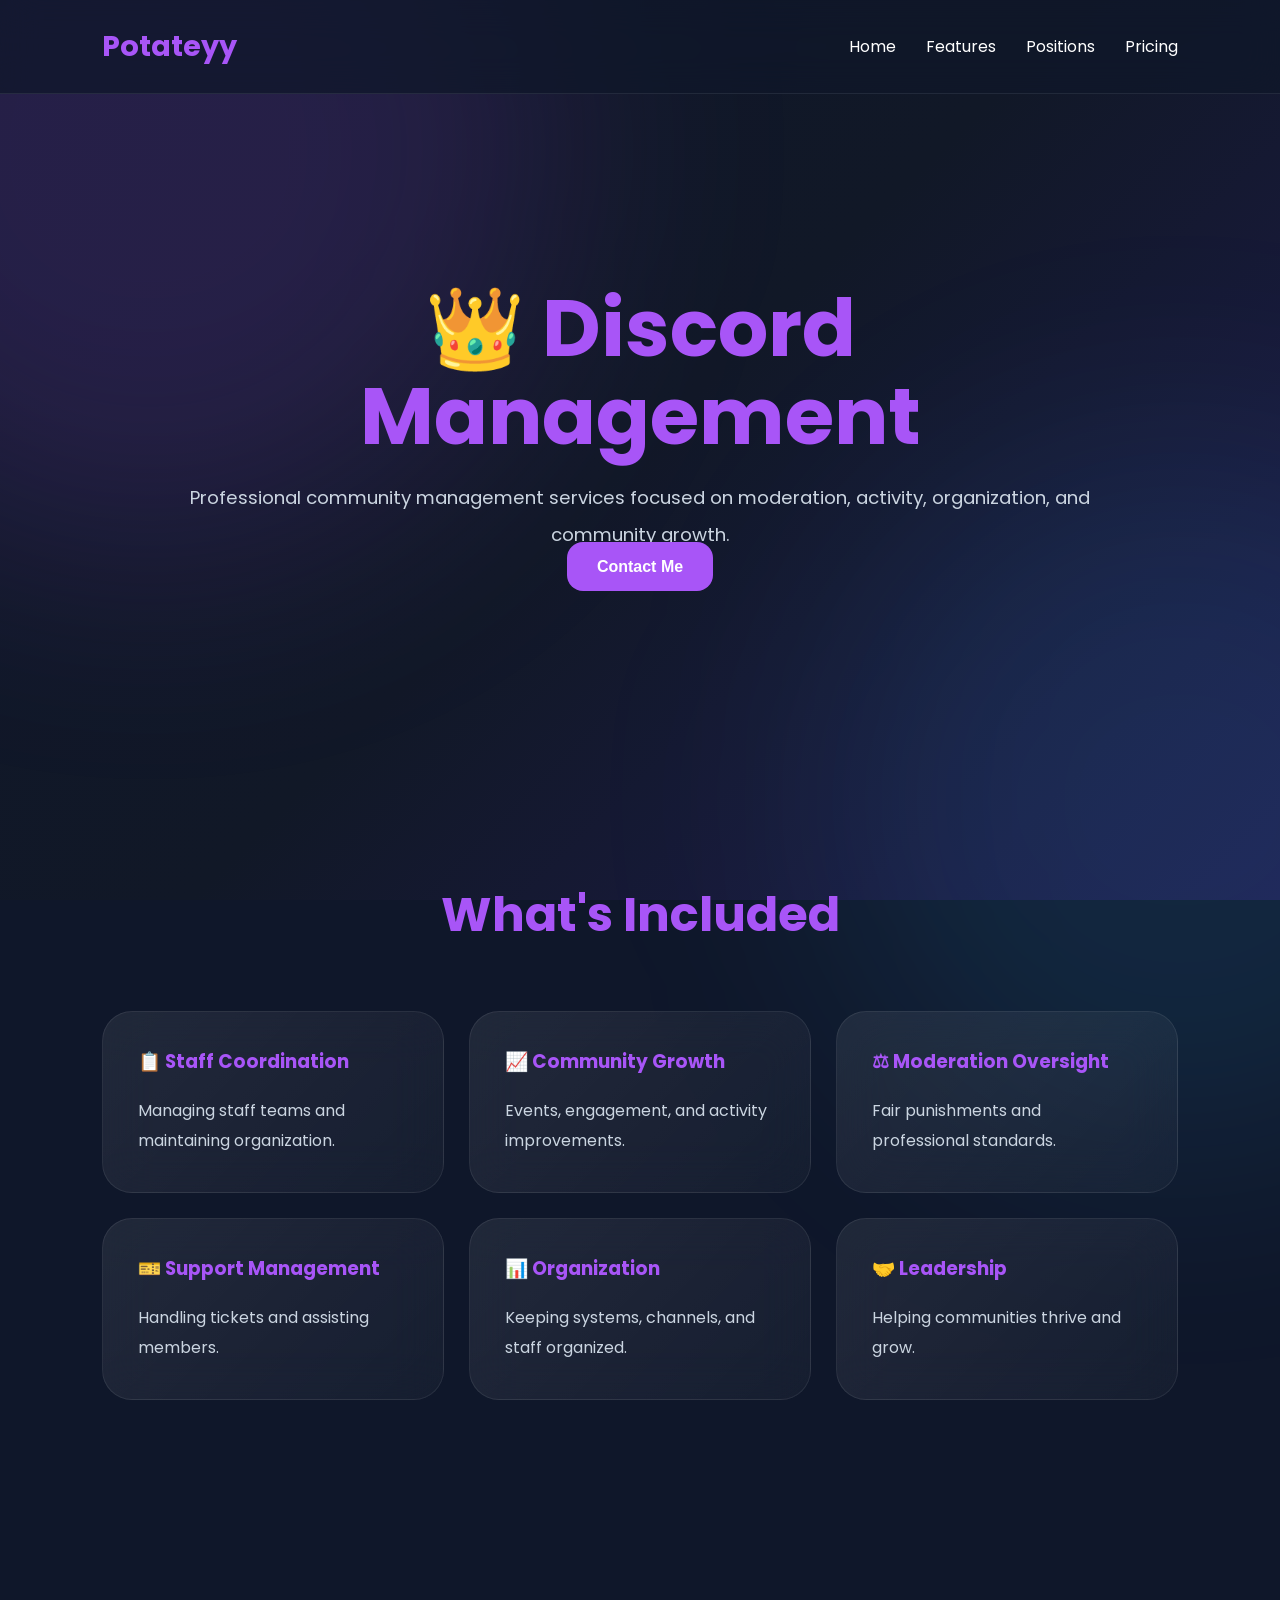
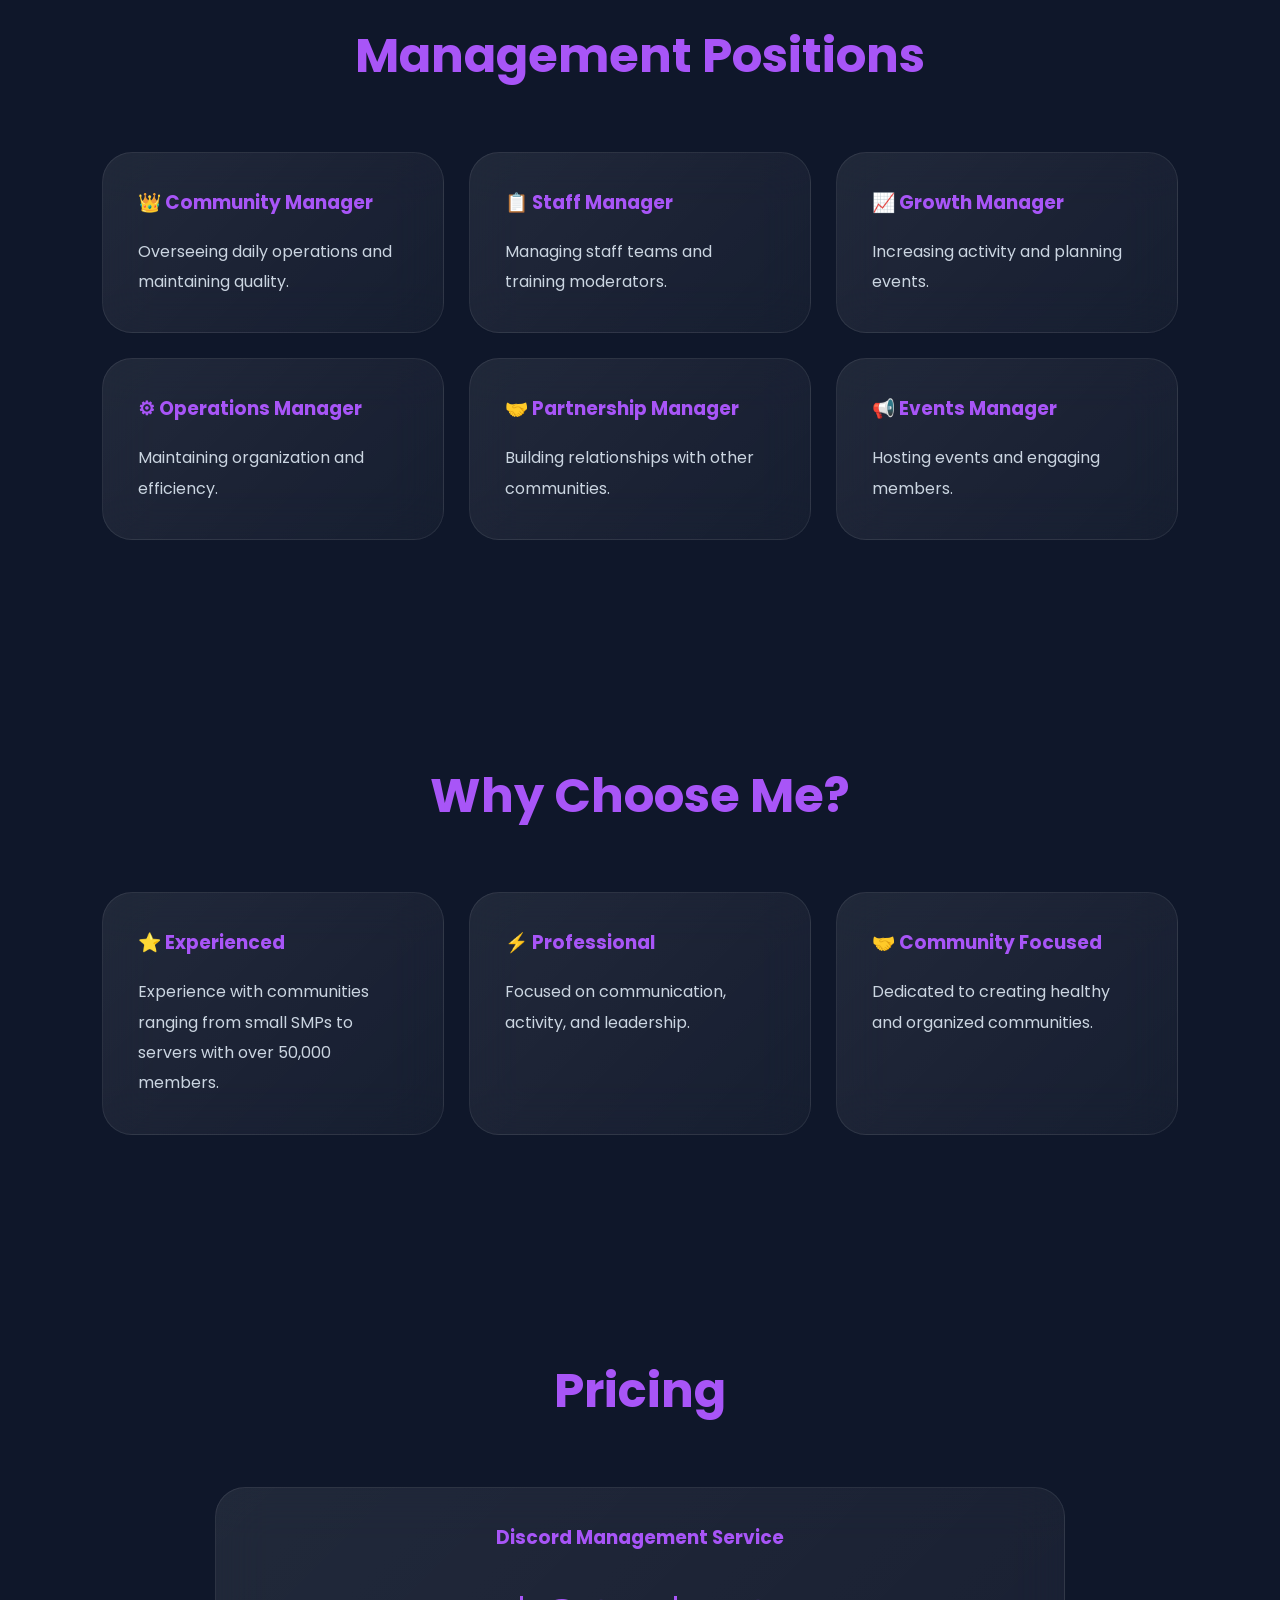
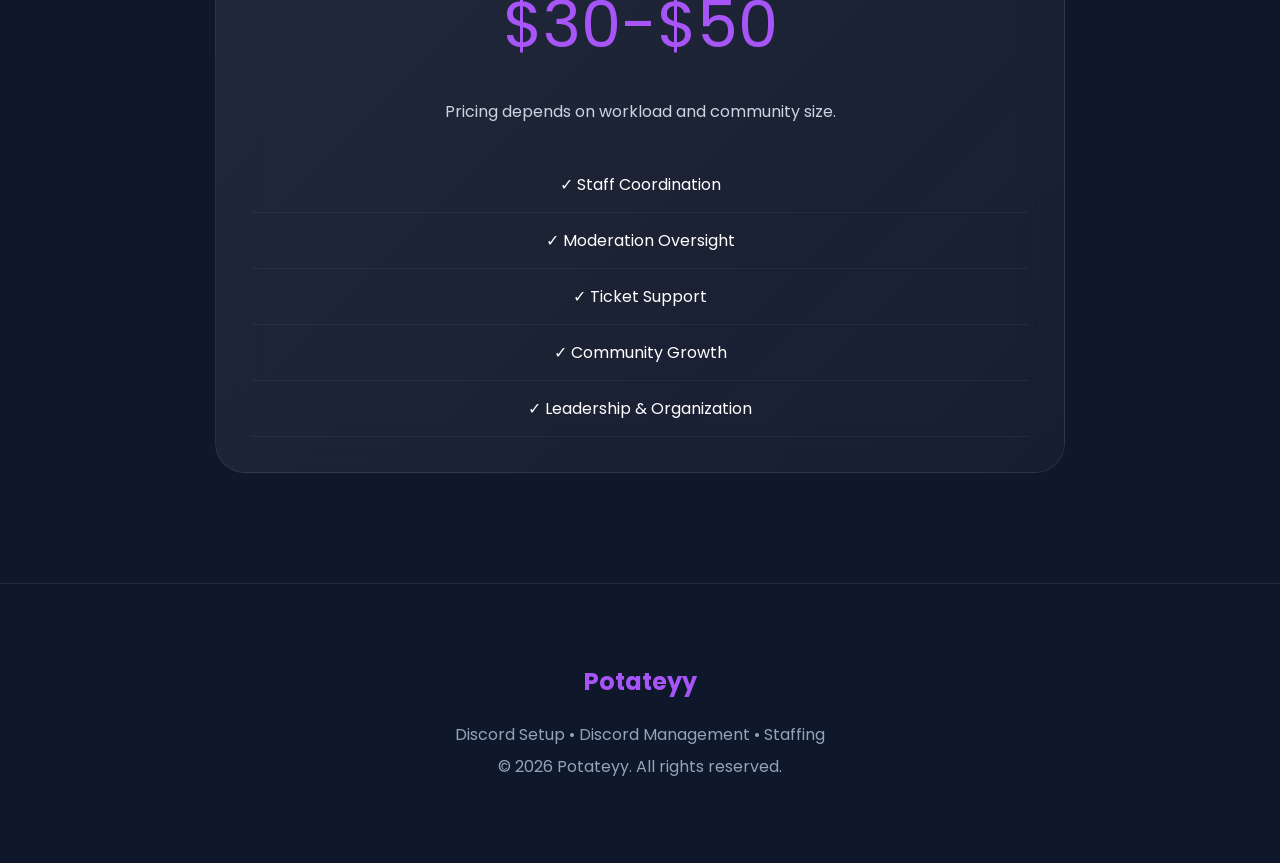
==== commit be3a458d: "Add files via upload" ====
--- a/discord-management.html
+++ b/discord-management.html
@@ -1,5 +1,6 @@
 <!DOCTYPE html>
 <html lang="en">
+
 <head>
 
 <meta charset="UTF-8">
@@ -17,11 +18,11 @@
 <style>
 
 .hero{
-min-height:70vh;
+min-height:75vh;
 }
 
 .price-card{
-max-width:800px;
+max-width:850px;
 margin:auto;
 text-align:center;
 }
@@ -87,7 +88,9 @@
 </h1>
 
 <p>
-Professional Discord management services focused on organization, activity, moderation, and community growth.
+
+Professional community management services focused on moderation, activity, organization, and community growth.
+
 </p>
 
 <a href="index.html#contact"
@@ -116,7 +119,7 @@
 </h3>
 
 <p>
-Managing staff teams and ensuring smooth operations.
+Managing staff teams and maintaining organization.
 </p>
 
 </div>
@@ -128,7 +131,7 @@
 </h3>
 
 <p>
-Planning events and increasing member engagement.
+Events, engagement, and activity improvements.
 </p>
 
 </div>
@@ -140,19 +143,19 @@
 </h3>
 
 <p>
-Maintaining fair punishments and professional standards.
-</p>
-
-</div>
-
-<div class="card">
-
-<h3>
-🎫 Ticket Support
-</h3>
-
-<p>
-Handling support requests and assisting members.
+Fair punishments and professional standards.
+</p>
+
+</div>
+
+<div class="card">
+
+<h3>
+🎫 Support Management
+</h3>
+
+<p>
+Handling tickets and assisting members.
 </p>
 
 </div>
@@ -176,7 +179,7 @@
 </h3>
 
 <p>
-Helping communities maintain a healthy environment.
+Helping communities thrive and grow.
 </p>
 
 </div>
@@ -200,7 +203,7 @@
 </h3>
 
 <p>
-Managing daily operations and maintaining community quality.
+Overseeing daily operations and maintaining quality.
 </p>
 
 </div>
@@ -212,7 +215,7 @@
 </h3>
 
 <p>
-Training staff and overseeing moderation teams.
+Managing staff teams and training moderators.
 </p>
 
 </div>
@@ -224,7 +227,7 @@
 </h3>
 
 <p>
-Increasing engagement and planning community events.
+Increasing activity and planning events.
 </p>
 
 </div>
@@ -236,7 +239,7 @@
 </h3>
 
 <p>
-Maintaining organization and optimizing systems.
+Maintaining organization and efficiency.
 </p>
 
 </div>
@@ -260,7 +263,7 @@
 </h3>
 
 <p>
-Hosting events and improving community interaction.
+Hosting events and engaging members.
 </p>
 
 </div>
@@ -280,23 +283,27 @@
 <div class="card">
 
 <h3>
-⭐ Experienced Leadership
-</h3>
-
-<p>
-Experience leading and moderating communities with over 50,000 members.
-</p>
-
-</div>
-
-<div class="card">
-
-<h3>
-⚡ Reliable
-</h3>
-
-<p>
-Focused on communication, activity, and professionalism.
+⭐ Experienced
+</h3>
+
+<p>
+
+Experience with communities ranging from small SMPs to servers with over 50,000 members.
+
+</p>
+
+</div>
+
+<div class="card">
+
+<h3>
+⚡ Professional
+</h3>
+
+<p>
+
+Focused on communication, activity, and leadership.
+
 </p>
 
 </div>
@@ -308,7 +315,9 @@
 </h3>
 
 <p>
-Dedicated to creating welcoming and organized communities.
+
+Dedicated to creating healthy and organized communities.
+
 </p>
 
 </div>
@@ -334,18 +343,20 @@
 </div>
 
 <p>
-Pricing depends on workload, activity expectations, and community size.
+
+Pricing depends on workload and community size.
+
 </p>
 
 <ul>
 
 <li>✓ Staff Coordination</li>
 
-<li>✓ Fair Moderation</li>
+<li>✓ Moderation Oversight</li>
 
 <li>✓ Ticket Support</li>
 
-<li>✓ Community Engagement</li>
+<li>✓ Community Growth</li>
 
 <li>✓ Leadership & Organization</li>
 
@@ -355,7 +366,7 @@
 
 </section>
 
-<footer class="footer">
+<footer>
 
 <h2>
 Potateyy
@@ -365,8 +376,6 @@
 Discord Setup • Discord Management • Staffing
 </p>
 
-<br>
-
 <p>
 © 2026 Potateyy. All rights reserved.
 </p>
--- a/style.css
+++ b/style.css
@@ -13,103 +13,49 @@
 background:#0f172a;
 color:white;
 overflow-x:hidden;
-transition:.5s;
-}
-
-body.light-mode{
-background:#f8fafc;
-color:#111827;
 }
 
 .background{
 position:fixed;
 inset:0;
-background:linear-gradient(135deg,#0f172a,#111827,#1e1b4b);
-z-index:-10;
-overflow:hidden;
-}
-
-body.light-mode .background{
-background:linear-gradient(135deg,#f8fafc,#dbeafe,#e0e7ff);
+background:
+linear-gradient(135deg,#0f172a,#111827,#1e1b4b);
+z-index:-2;
 }
 
 .background::before{
 content:"";
 position:absolute;
-width:1400px;
-height:1400px;
-left:-500px;
-top:-400px;
-background:radial-gradient(circle,rgba(168,85,247,.22),transparent 70%);
-filter:blur(80px);
-animation:blob1 20s infinite alternate ease-in-out;
+width:800px;
+height:800px;
+top:-250px;
+left:-250px;
+border-radius:50%;
+background:rgba(168,85,247,.15);
+filter:blur(120px);
 }
 
 .background::after{
 content:"";
 position:absolute;
-width:1200px;
-height:1200px;
-right:-300px;
-bottom:-300px;
-background:radial-gradient(circle,rgba(56,189,248,.15),transparent 70%);
-filter:blur(80px);
-animation:blob2 22s infinite alternate ease-in-out;
-}
-
-@keyframes blob1{
-0%{transform:translate(0,0);}
-100%{transform:translate(200px,120px);}
-}
-
-@keyframes blob2{
-0%{transform:translate(0,0);}
-100%{transform:translate(-180px,-140px);}
+width:700px;
+height:700px;
+bottom:-250px;
+right:-250px;
+border-radius:50%;
+background:rgba(56,189,248,.1);
+filter:blur(120px);
 }
 
 section{
-padding:100px 8%;
+padding:110px 8%;
 }
 
 .section-title{
-font-size:2.8rem;
-text-align:center;
+text-align:center;
+font-size:3rem;
+color:#a855f7;
 margin-bottom:60px;
-color:#a855f7;
-}
-
-.status-banner{
-display:flex;
-justify-content:center;
-align-items:center;
-gap:15px;
-padding:18px;
-background:rgba(0,0,0,.2);
-backdrop-filter:blur(20px);
-border-bottom:1px solid rgba(255,255,255,.1);
-}
-
-.status-dot{
-width:14px;
-height:14px;
-border-radius:50%;
-background:#38bdf8;
-box-shadow:0 0 15px #38bdf8;
-animation:pulse 2s infinite;
-}
-
-.status-text{
-letter-spacing:3px;
-font-size:.95rem;
-font-weight:600;
-color:#38bdf8;
-}
-
-@keyframes pulse{
-50%{
-transform:scale(1.2);
-opacity:.6;
-}
 }
 
 nav{
@@ -119,9 +65,10 @@
 justify-content:space-between;
 align-items:center;
 padding:25px 8%;
-background:rgba(15,23,42,.8);
-backdrop-filter:blur(15px);
+background:rgba(15,23,42,.75);
+backdrop-filter:blur(18px);
 z-index:1000;
+border-bottom:1px solid rgba(255,255,255,.08);
 }
 
 .logo{
@@ -132,13 +79,13 @@
 
 .nav-links{
 display:flex;
+align-items:center;
 gap:30px;
-align-items:center;
 }
 
 .nav-links a{
+color:white;
 text-decoration:none;
-color:white;
 transition:.3s;
 }
 
@@ -148,40 +95,50 @@
 
 .menu-btn{
 display:none;
-font-size:1.8rem;
 background:none;
 border:none;
 color:white;
+font-size:1.8rem;
 cursor:pointer;
 }
 
 #themeToggle{
-width:50px;
-height:50px;
+width:48px;
+height:48px;
 border:none;
 border-radius:50%;
-background:rgba(255,255,255,.08);
+background:rgba(255,255,255,.06);
 color:white;
 cursor:pointer;
-font-size:1.2rem;
 }
 
 .hero{
-min-height:90vh;
+min-height:100vh;
 display:flex;
 justify-content:center;
 align-items:center;
 text-align:center;
-padding:20px;
 }
 
 .hero-content{
 max-width:900px;
 }
 
+.status{
+display:inline-block;
+padding:10px 18px;
+border-radius:999px;
+background:rgba(56,189,248,.12);
+color:#38bdf8;
+margin-bottom:25px;
+letter-spacing:2px;
+font-size:.9rem;
+}
+
 .hero h1{
-font-size:4.5rem;
+font-size:5rem;
 margin-bottom:20px;
+line-height:1.1;
 }
 
 .hero span{
@@ -189,12 +146,12 @@
 }
 
 .hero p{
-font-size:1.2rem;
+font-size:1.15rem;
 line-height:2;
 color:#cbd5e1;
 }
 
-.buttons{
+.hero-buttons{
 display:flex;
 justify-content:center;
 gap:20px;
@@ -204,9 +161,10 @@
 
 .btn{
 padding:16px 30px;
-border-radius:15px;
+border-radius:16px;
 text-decoration:none;
-transition:.4s;
+font-weight:600;
+transition:.3s;
 }
 
 .primary{
@@ -220,52 +178,54 @@
 }
 
 .btn:hover{
-transform:translateY(-5px);
-box-shadow:0 15px 35px rgba(168,85,247,.25);
+transform:translateY(-6px);
+box-shadow:0 20px 40px rgba(168,85,247,.3);
 }
 
 .cards{
 display:grid;
-grid-template-columns:repeat(auto-fit,minmax(280px,1fr));
+grid-template-columns:
+repeat(auto-fit,minmax(300px,1fr));
 gap:25px;
 }
 
 .card{
-padding:35px;
-border-radius:30px;
-background:linear-gradient(
+background:
+linear-gradient(
 135deg,
 rgba(255,255,255,.08),
 rgba(255,255,255,.03)
 );
-border:1px solid rgba(255,255,255,.1);
+border:1px solid rgba(255,255,255,.08);
 backdrop-filter:blur(25px);
-transition:.4s;
+padding:35px;
+border-radius:30px;
+transition:.3s;
 }
 
 .card:hover{
 transform:translateY(-8px);
-border-color:rgba(168,85,247,.4);
-box-shadow:0 20px 50px rgba(168,85,247,.2);
+border-color:rgba(168,85,247,.35);
+box-shadow:0 20px 50px rgba(168,85,247,.15);
 }
 
 .card h3{
-color:#a855f7;
 margin-bottom:20px;
+color:#a855f7;
 }
 
 .card p{
+color:#cbd5e1;
 line-height:1.9;
-color:#cbd5e1;
 }
 
 .server-size{
 display:inline-block;
-padding:8px 15px;
+padding:10px 18px;
+background:rgba(168,85,247,.15);
 border-radius:999px;
-background:rgba(168,85,247,.15);
+margin:18px 0;
 color:#c084fc;
-margin:15px 0;
 }
 
 .about-slide{
@@ -277,24 +237,29 @@
 display:block;
 }
 
-.about-buttons{
+.about-controls{
 display:flex;
 justify-content:center;
 gap:20px;
 margin-top:30px;
 }
 
-.about-buttons button,
-.service-btn,
-.view-more-btn{
-padding:15px 25px;
+.about-controls button,
+.review-controls button{
+width:55px;
+height:55px;
 border:none;
-border-radius:15px;
+border-radius:50%;
 background:#a855f7;
 color:white;
-text-decoration:none;
 cursor:pointer;
-transition:.4s;
+font-size:1.2rem;
+transition:.3s;
+}
+
+.about-controls button:hover,
+.review-controls button:hover{
+transform:translateY(-4px);
 }
 
 .review{
@@ -306,8 +271,8 @@
 display:block;
 }
 
-.review-stars{
-font-size:1.7rem;
+.stars{
+font-size:1.6rem;
 color:#fbbf24;
 margin-bottom:20px;
 }
@@ -319,85 +284,65 @@
 margin-top:30px;
 }
 
-.review-controls button{
-width:60px;
-height:60px;
-border:none;
-border-radius:50%;
-background:#a855f7;
-color:white;
-cursor:pointer;
-}
-
-.review-dots{
-display:flex;
-justify-content:center;
-gap:12px;
-margin-top:25px;
-}
-
-.review-dot{
-width:12px;
-height:12px;
-border-radius:50%;
-background:rgba(255,255,255,.15);
-cursor:pointer;
-}
-
-.review-dot.active{
-background:#a855f7;
-box-shadow:0 0 15px #a855f7;
-}
-
 .contact-card{
 cursor:pointer;
 }
 
 .copy-label{
-display:inline-block;
 margin-top:20px;
-padding:8px 16px;
-border-radius:999px;
-background:rgba(168,85,247,.15);
 color:#c084fc;
 }
 
-.copy-popup{
+#copyPopup{
 position:fixed;
 top:30px;
-right:-350px;
-padding:18px 28px;
+right:-300px;
+background:#22c55e;
+padding:18px 30px;
 border-radius:15px;
-background:#22c55e;
-transition:.5s;
+transition:.4s;
 z-index:9999;
 }
 
-.copy-popup.show{
+#copyPopup.show{
 right:30px;
 }
 
-.footer{
-margin-top:100px;
-padding:70px 20px;
-text-align:center;
-border-top:1px solid rgba(255,255,255,.1);
-}
-
-.footer h2{
+footer{
+padding:80px 20px;
+text-align:center;
+border-top:1px solid rgba(255,255,255,.08);
+}
+
+footer h2{
 color:#a855f7;
 margin-bottom:20px;
 }
 
-.footer p{
+footer p{
 color:#94a3b8;
 line-height:2;
 }
 
+.service-btn{
+display:inline-block;
+margin-top:25px;
+padding:14px 24px;
+background:#a855f7;
+border-radius:14px;
+color:white;
+text-decoration:none;
+transition:.3s;
+}
+
+.service-btn:hover{
+transform:translateY(-4px);
+}
+
 @media(max-width:768px){
 
 .hero h1{
-font-size:3rem;
+font-size:3.3rem;
 }
 
 .menu-btn{
@@ -411,8 +356,8 @@
 left:0;
 width:100%;
 padding:30px;
-background:rgba(15,23,42,.95);
 flex-direction:column;
+background:#111827;
 }
 
 .nav-links.show{
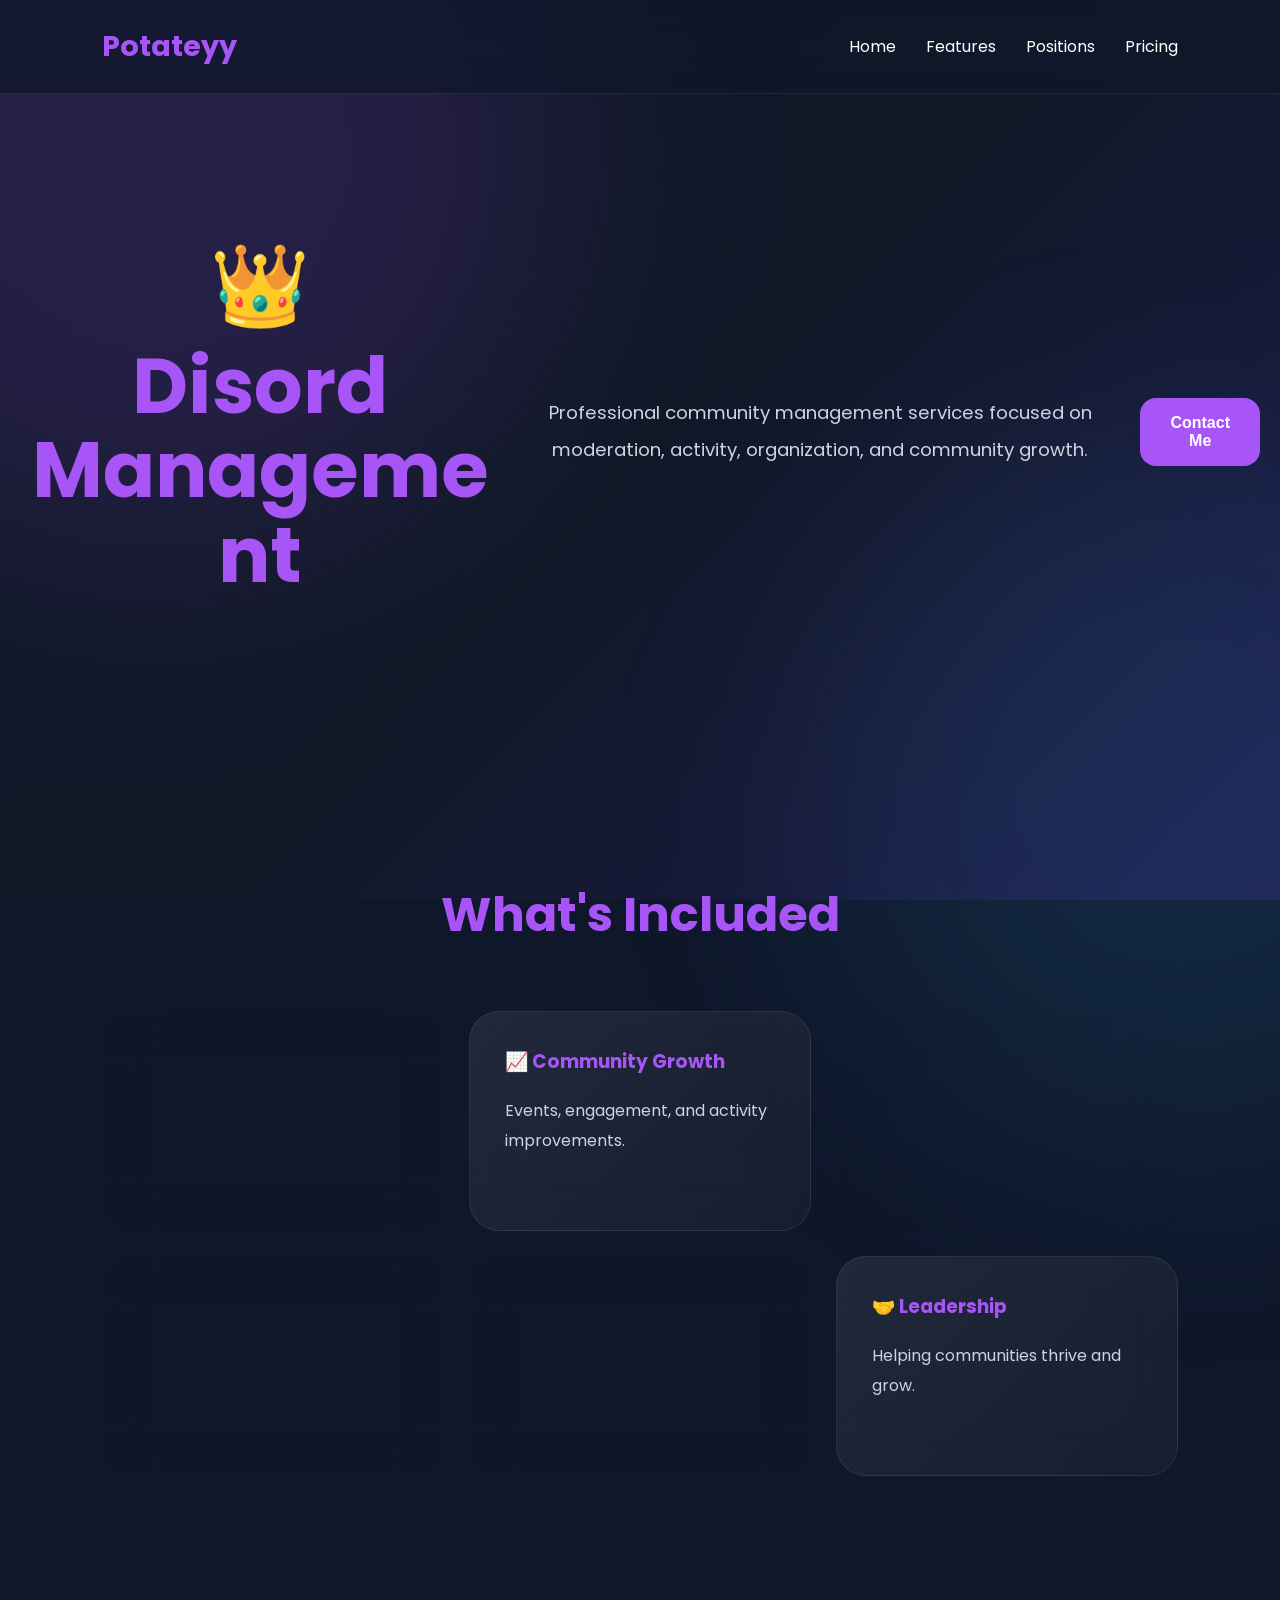
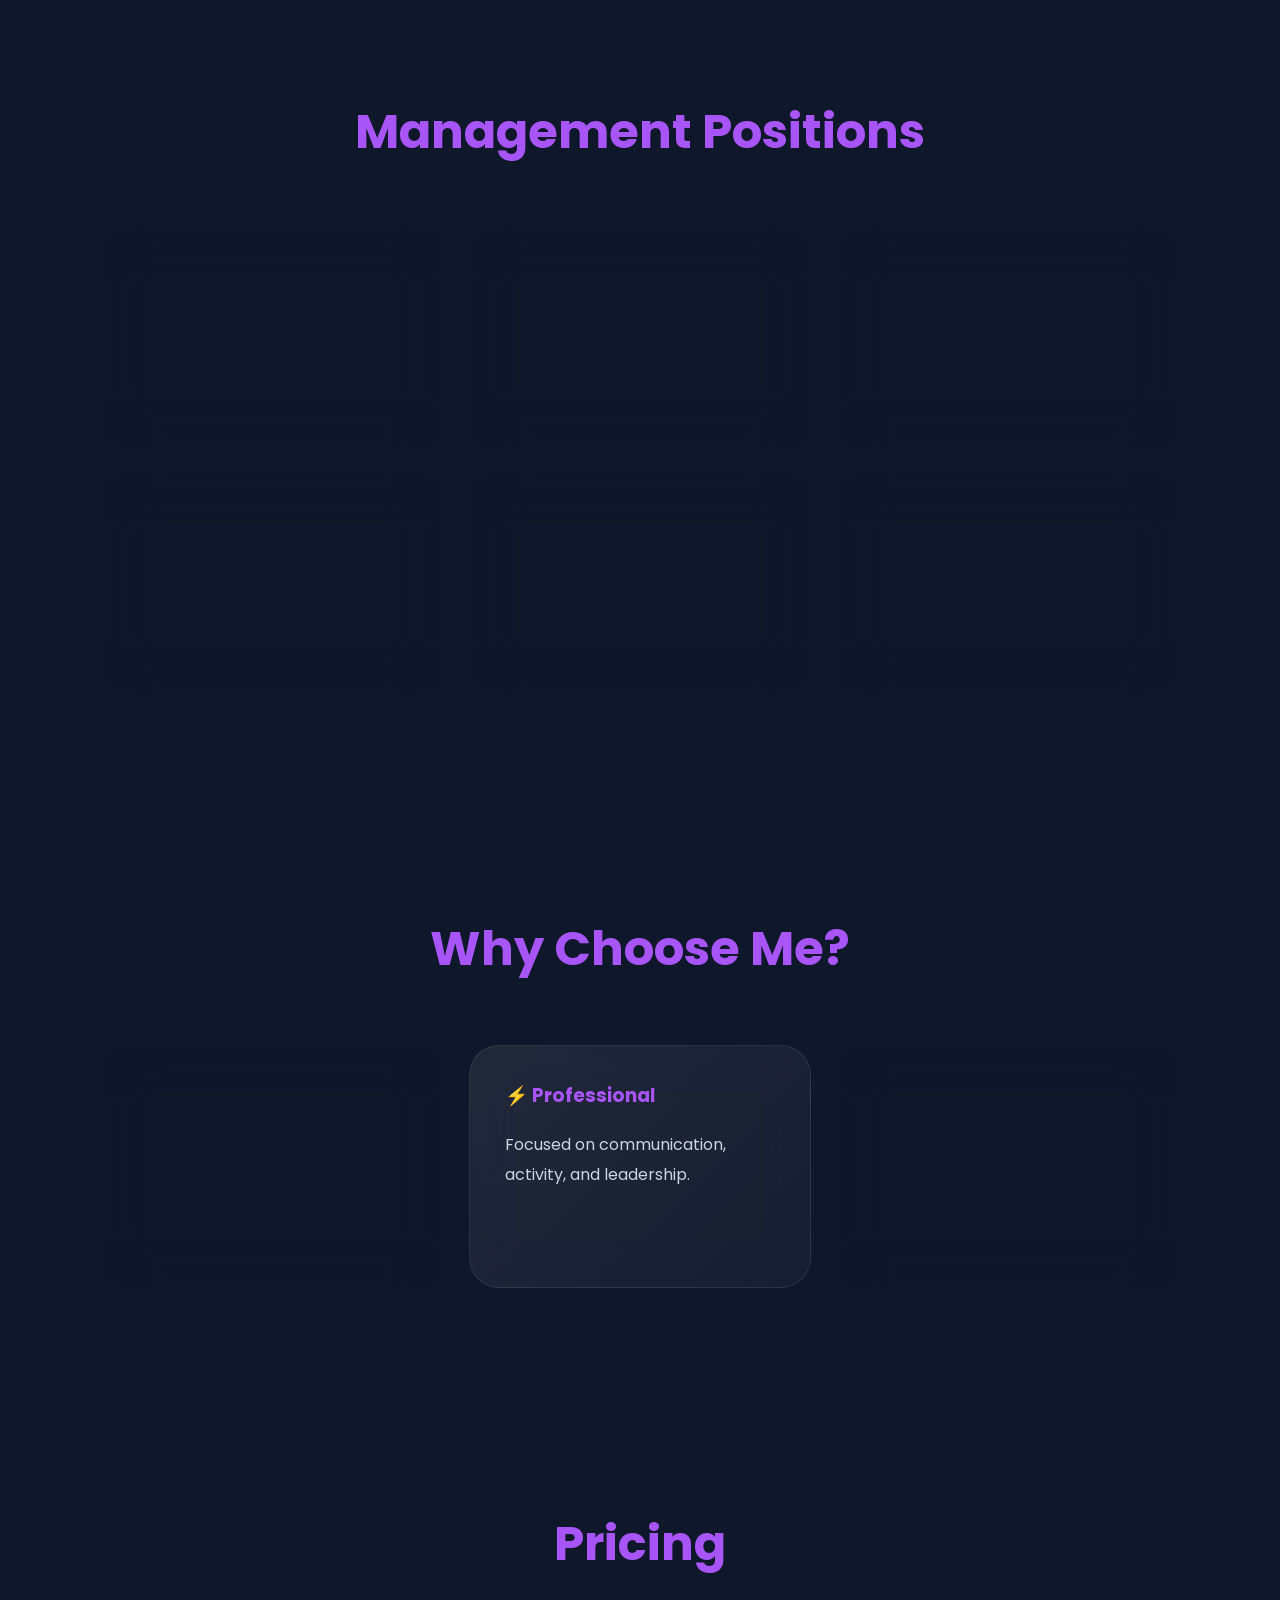
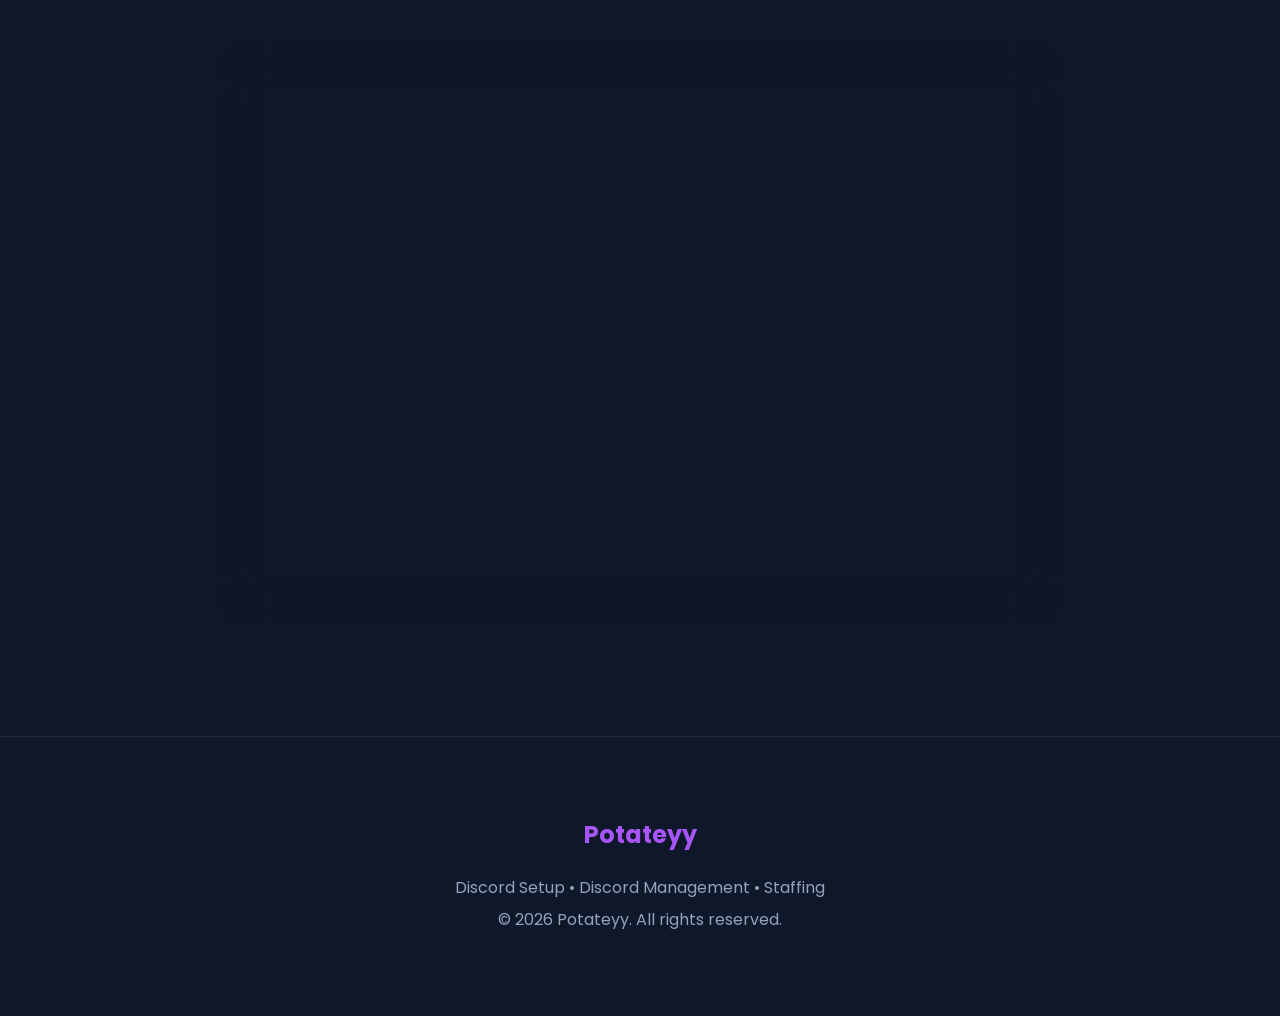
==== commit f7ab7b4d: "Add files via upload" ====
--- a/discord-management.html
+++ b/discord-management.html
@@ -43,6 +43,19 @@
 border-bottom:1px solid rgba(255,255,255,.05);
 }
 
+.hero h1{
+display:flex;
+flex-direction:column;
+align-items:center;
+gap:15px;
+font-size:clamp(3rem,6vw,5rem);
+line-height:1.1;
+}
+
+.hero-icon{
+font-size:5rem;
+}
+
 </style>
 
 </head>
@@ -81,10 +94,16 @@
 
 <section class="hero">
 
-<div class="hero-content">
-
 <h1>
-👑 <span>Discord Management</span>
+
+<div class="hero-icon">
+👑
+</div>
+
+<span>
+Disord Management
+</span>
+
 </h1>
 
 <p>
--- a/style.css
+++ b/style.css
@@ -118,10 +118,26 @@
 justify-content:center;
 align-items:center;
 text-align:center;
+padding:120px 20px;
 }
 
 .hero-content{
+max-width:1000px;
+}
+
+.hero h1{
+font-size:clamp(3rem,6vw,5.5rem);
+line-height:1.1;
+margin-bottom:30px;
+font-weight:700;
+word-break:break-word;
+}
+
+.hero p{
 max-width:900px;
+margin:auto;
+font-size:1.3rem;
+line-height:2;
 }
 
 .status{
@@ -136,9 +152,9 @@
 }
 
 .hero h1{
-font-size:5rem;
-margin-bottom:20px;
-line-height:1.1;
+font-size:clamp(4rem,8vw,7rem);
+line-height:1;
+margin-bottom:25px;
 }
 
 .hero span{
@@ -187,6 +203,11 @@
 grid-template-columns:
 repeat(auto-fit,minmax(300px,1fr));
 gap:25px;
+}
+
+.card{
+padding:45px;
+min-height:220px;
 }
 
 .card{
@@ -364,4 +385,52 @@
 display:flex;
 }
 
+}
+
+.extra-experience{
+display:none;
+margin-top:25px;
+}
+
+.extra-experience.show{
+display:block;
+animation:fadeIn .5s ease;
+}
+
+.view-more-container{
+display:flex;
+justify-content:center;
+margin-top:40px;
+}
+
+.view-more-btn{
+padding:18px 30px;
+border:none;
+border-radius:20px;
+background:#a855f7;
+color:white;
+font-size:1rem;
+cursor:pointer;
+transition:.3s;
+}
+
+.view-more-btn:hover{
+transform:translateY(-4px);
+box-shadow:0 15px 35px rgba(168,85,247,.3);
+}
+
+@keyframes fadeIn{
+from{
+opacity:0;
+transform:translateY(-20px);
+}
+to{
+opacity:1;
+transform:translateY(0);
+}
+}
+
+nav{
+max-width:1600px;
+margin:auto;
 }
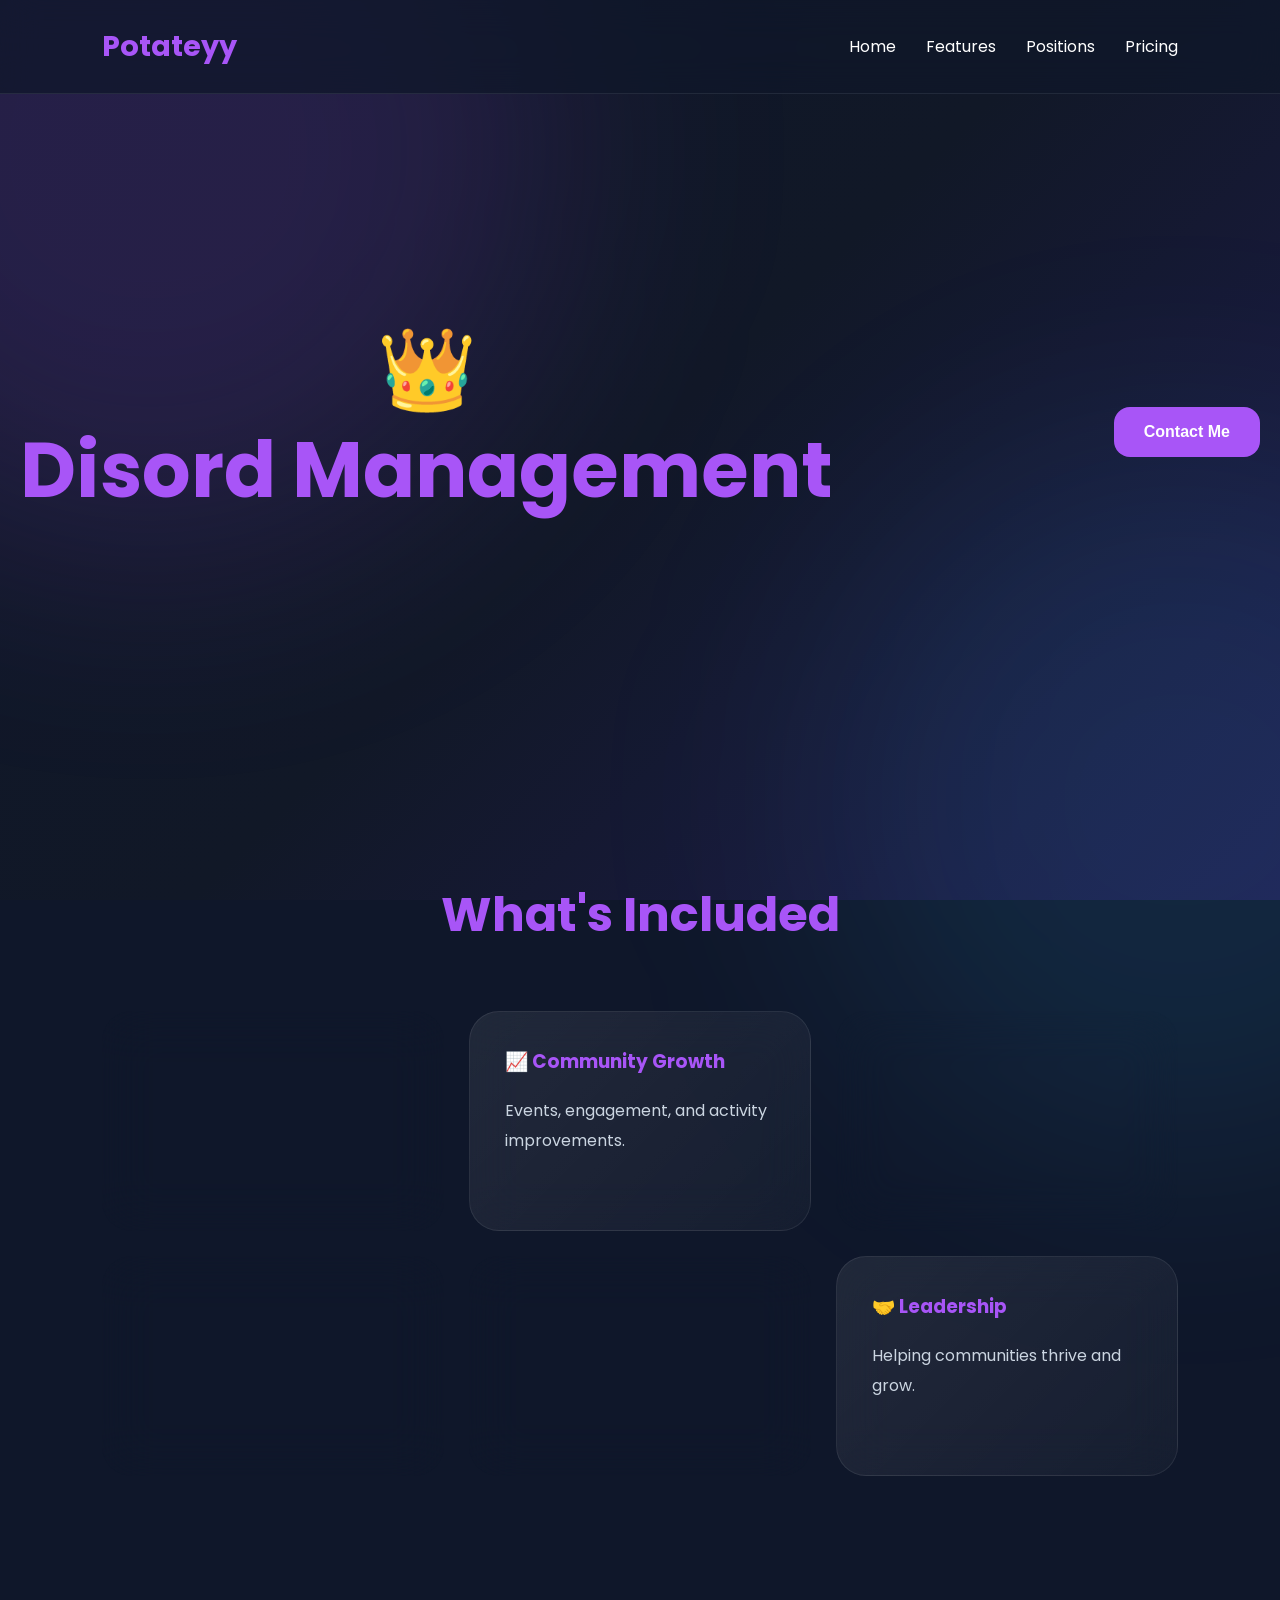
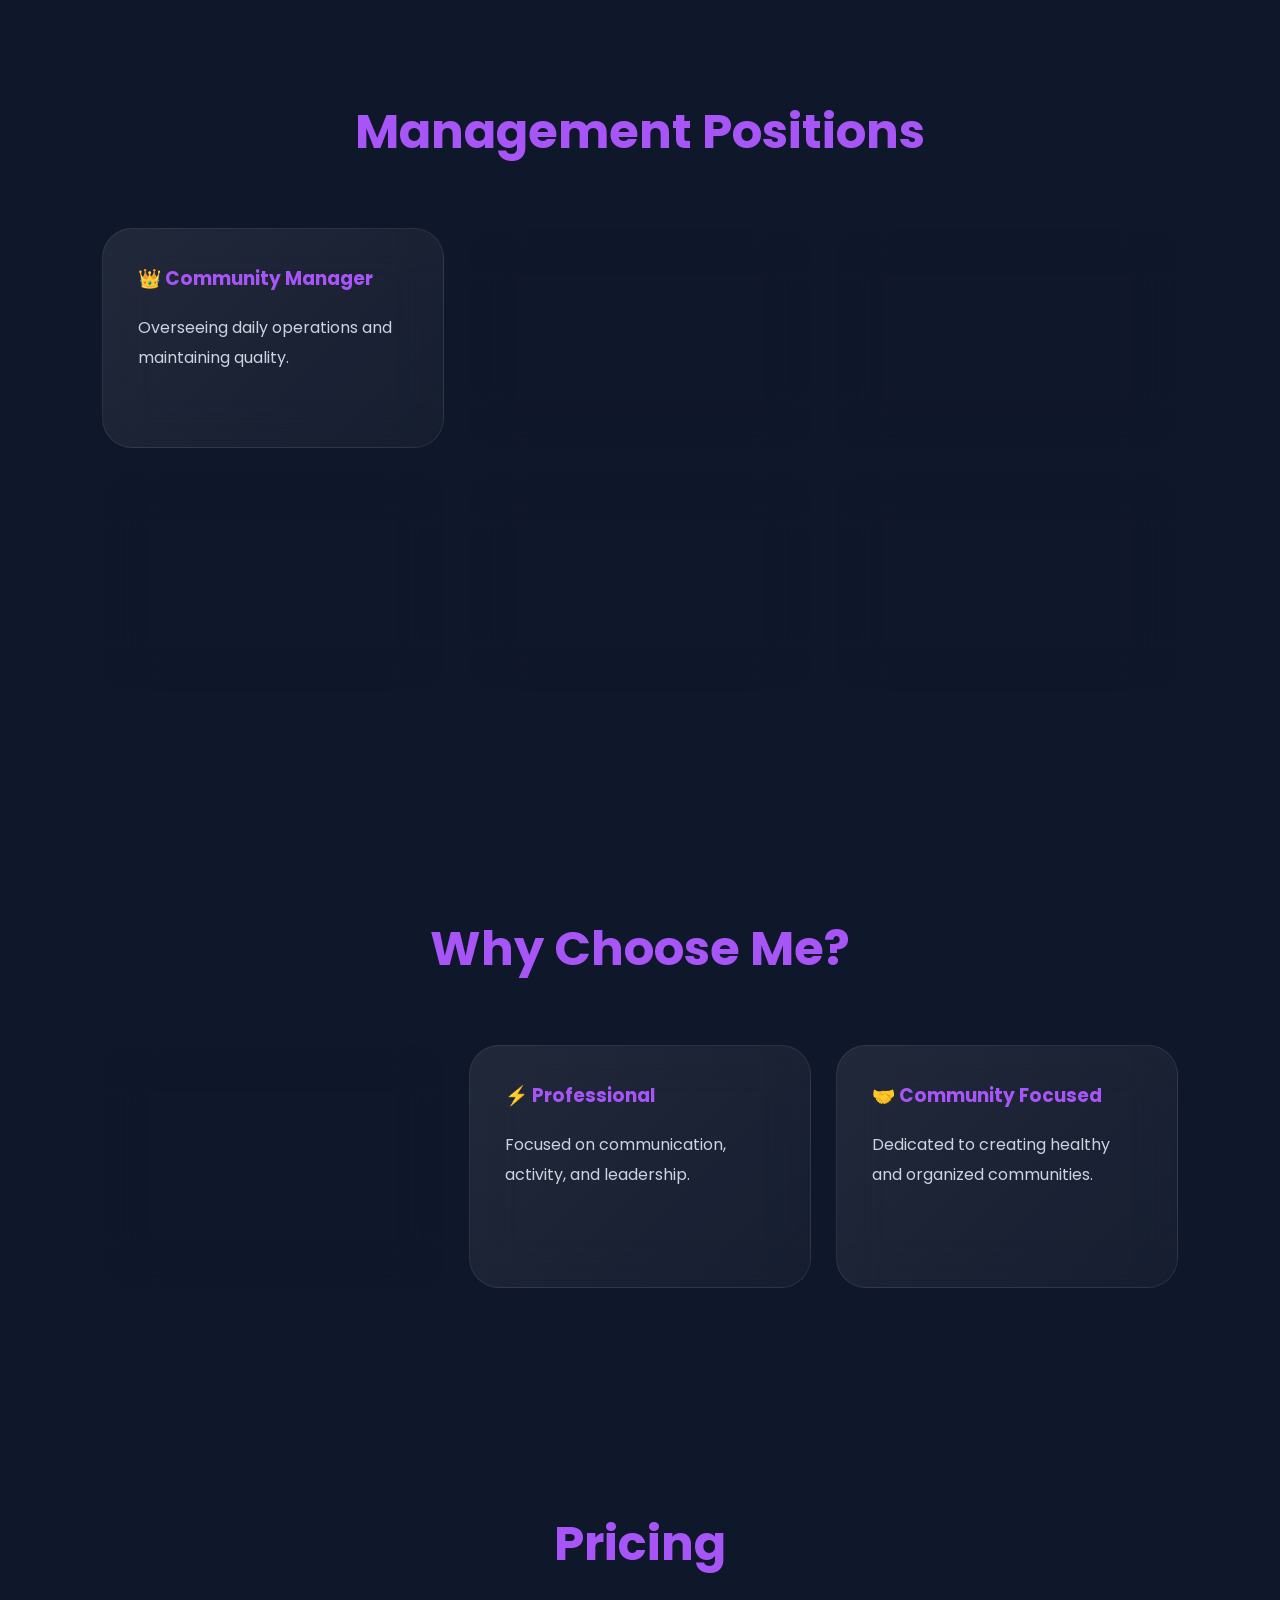
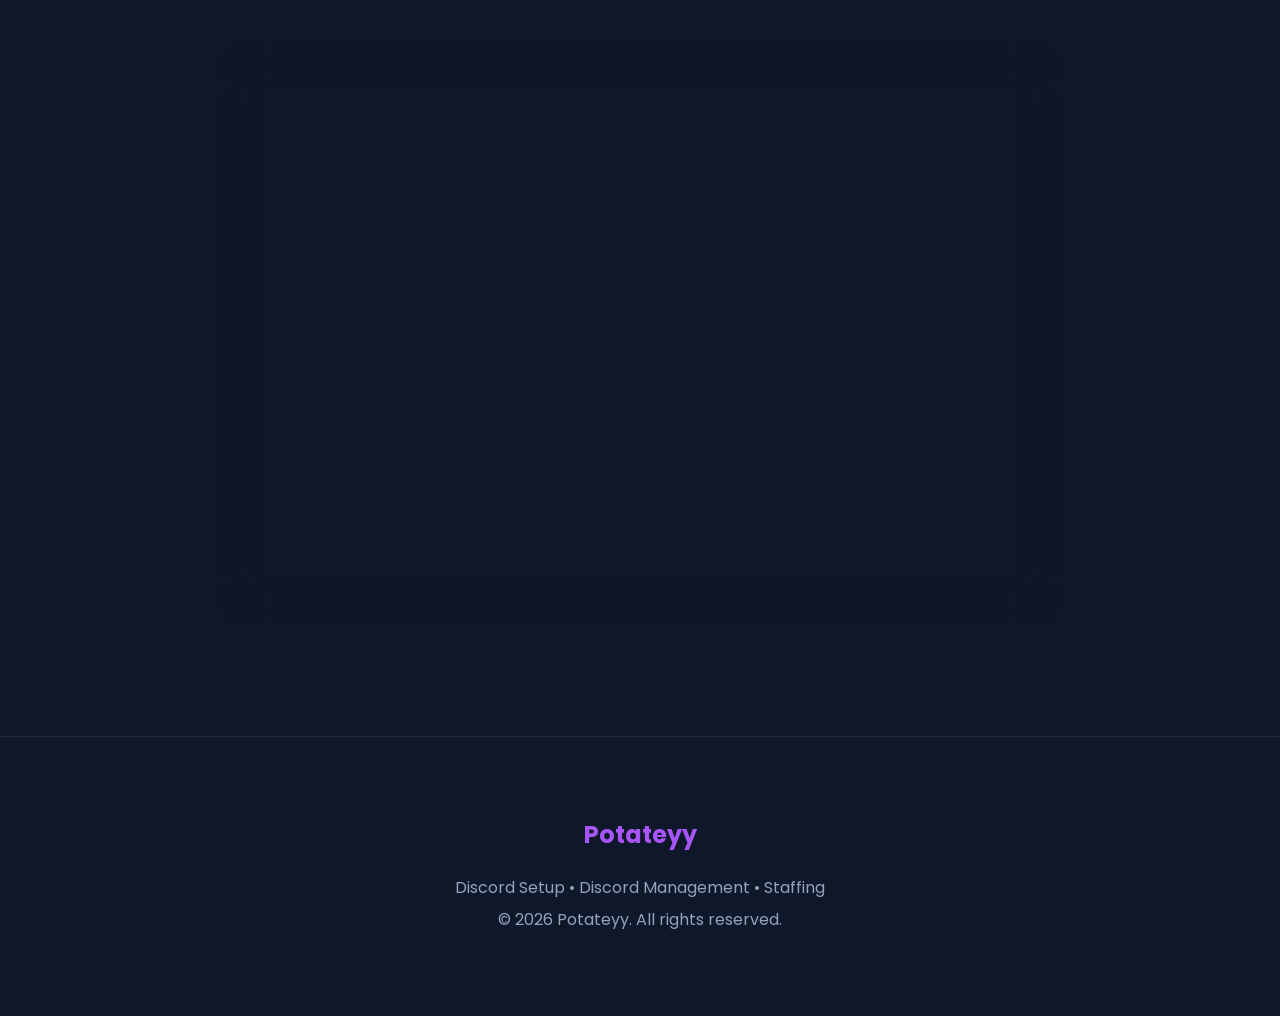
==== commit ca686223: "Add files via upload" ====
--- a/discord-management.html
+++ b/discord-management.html
@@ -107,9 +107,6 @@
 </h1>
 
 <p>
-
-Professional community management services focused on moderation, activity, organization, and community growth.
-
 </p>
 
 <a href="index.html#contact"
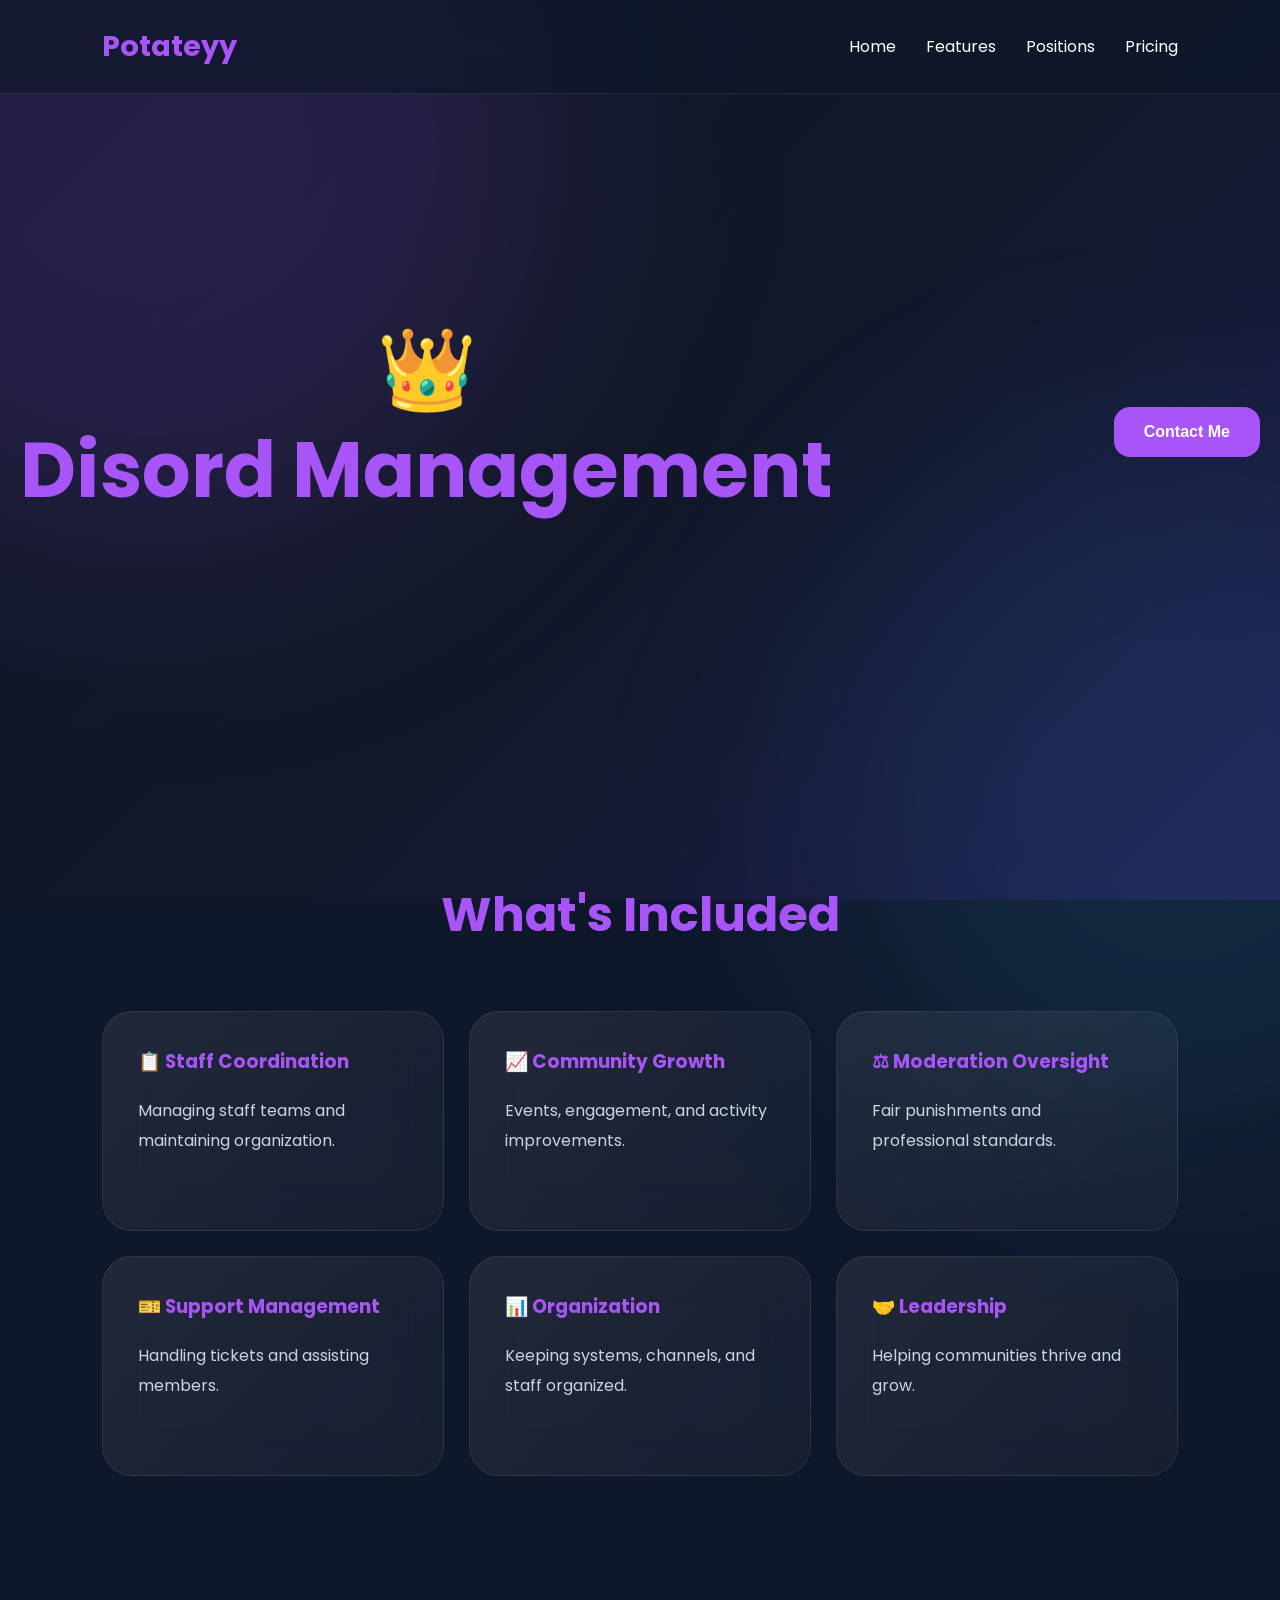
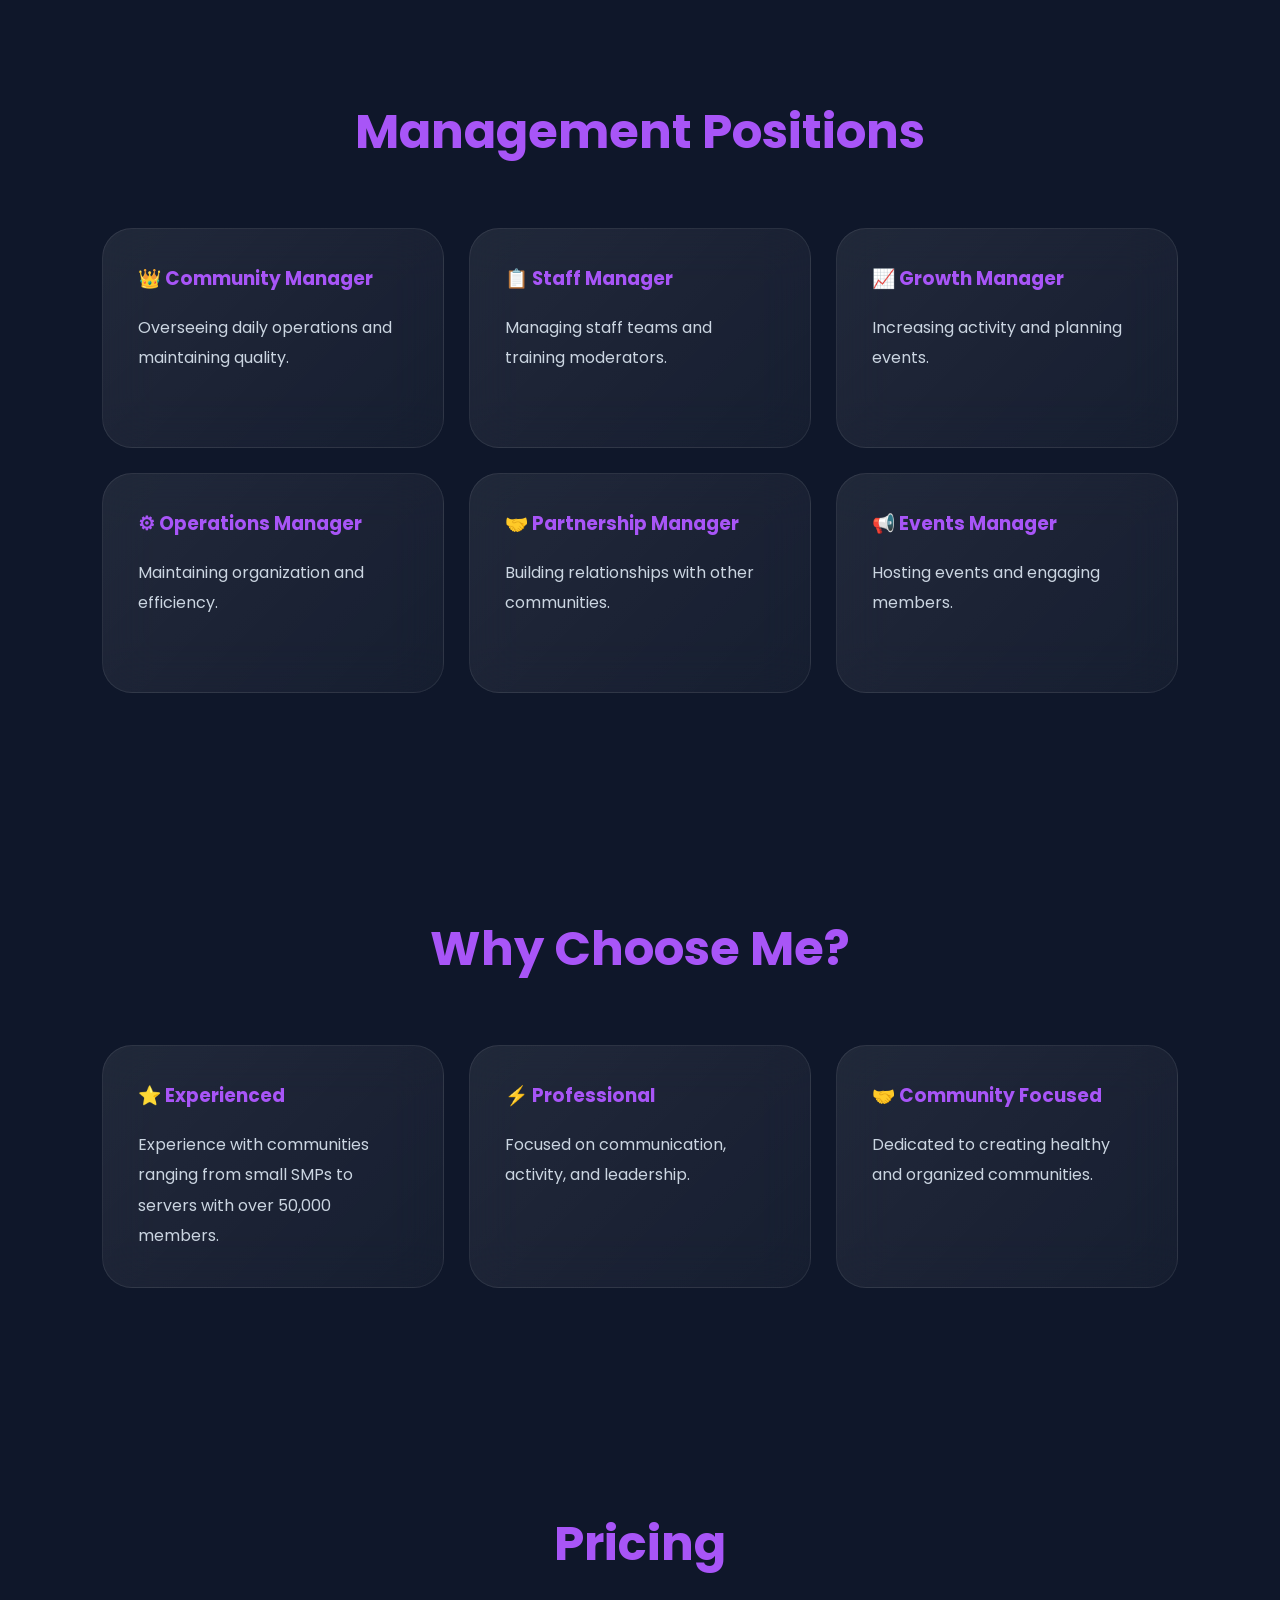
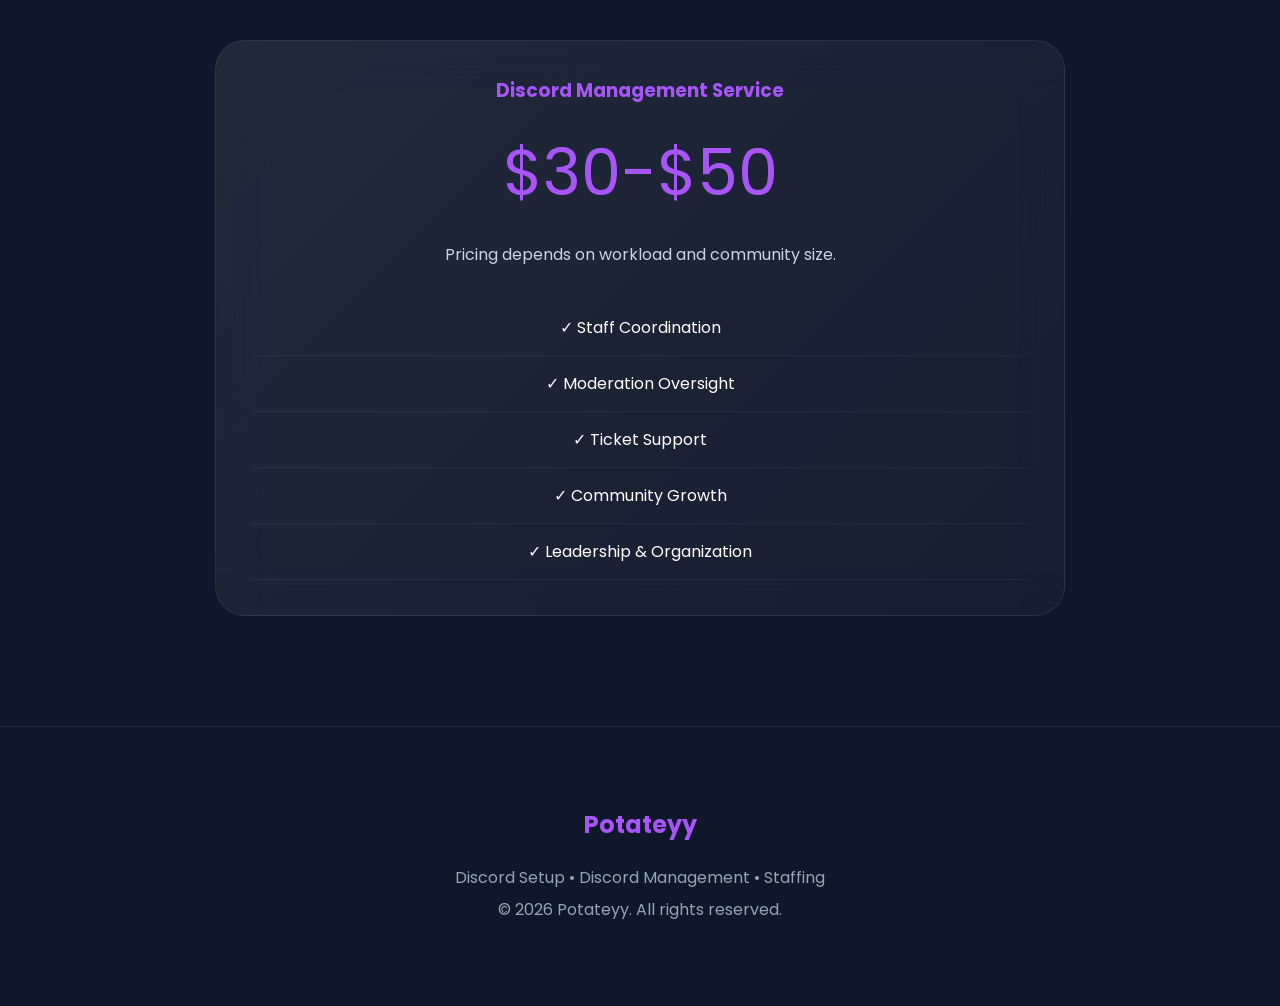
==== commit 7c66b5ea: "Add files via upload" ====
--- a/discord-management.html
+++ b/discord-management.html
@@ -19,6 +19,58 @@
 
 .hero{
 min-height:75vh;
+}
+
+.carousel-container{
+display:flex;
+align-items:center;
+justify-content:center;
+gap:25px;
+max-width:1200px;
+margin:auto;
+}
+
+.carousel{
+max-width:950px;
+width:100%;
+}
+
+.carousel img{
+width:100%;
+border-radius:30px;
+border:1px solid rgba(255,255,255,.08);
+box-shadow:0 20px 50px rgba(0,0,0,.4);
+}
+
+.carousel-btn{
+width:60px;
+height:60px;
+border:none;
+border-radius:50%;
+background:#a855f7;
+color:white;
+font-size:1.5rem;
+cursor:pointer;
+}
+
+.dots{
+display:flex;
+justify-content:center;
+gap:12px;
+margin-top:25px;
+}
+
+.dot{
+width:12px;
+height:12px;
+border-radius:50%;
+background:rgba(255,255,255,.15);
+cursor:pointer;
+}
+
+.dot.active{
+background:#a855f7;
+box-shadow:0 0 15px #a855f7;
 }
 
 .price-card{
@@ -30,7 +82,7 @@
 .price{
 font-size:4rem;
 color:#a855f7;
-margin:25px 0;
+margin:20px 0;
 }
 
 ul{
--- a/style.css
+++ b/style.css
@@ -433,4 +433,151 @@
 nav{
 max-width:1600px;
 margin:auto;
+}
+
+.featured-project-card{
+max-width:1100px;
+margin:auto;
+padding:60px;
+border-radius:40px;
+background:linear-gradient(
+135deg,
+rgba(168,85,247,.12),
+rgba(255,255,255,.04)
+);
+border:1px solid rgba(255,255,255,.1);
+backdrop-filter:blur(25px);
+}
+
+.featured-content{
+text-align:center;
+}
+
+.featured-badge{
+display:inline-block;
+padding:10px 18px;
+border-radius:999px;
+background:rgba(168,85,247,.15);
+color:#c084fc;
+margin-bottom:25px;
+}
+
+.featured-project-card h3{
+font-size:3rem;
+color:#a855f7;
+margin-bottom:25px;
+}
+
+.featured-project-card p{
+max-width:800px;
+margin:auto;
+line-height:2;
+color:#cbd5e1;
+}
+
+.project-stats{
+display:flex;
+justify-content:center;
+gap:25px;
+margin:50px 0;
+flex-wrap:wrap;
+}
+
+.stat-box{
+width:180px;
+padding:30px;
+border-radius:25px;
+background:rgba(255,255,255,.05);
+border:1px solid rgba(255,255,255,.08);
+}
+
+.stat-box h4{
+font-size:2rem;
+color:#a855f7;
+margin-bottom:10px;
+}
+
+.stat-box span{
+color:#cbd5e1;
+}
+
+.featured-project-card{
+max-width:1100px;
+margin:auto;
+padding:60px;
+border-radius:40px;
+background:linear-gradient(
+135deg,
+rgba(168,85,247,.12),
+rgba(255,255,255,.04)
+);
+border:1px solid rgba(255,255,255,.1);
+backdrop-filter:blur(25px);
+}
+
+.featured-content{
+text-align:center;
+}
+
+.featured-badge{
+display:inline-block;
+padding:10px 18px;
+border-radius:999px;
+background:rgba(168,85,247,.15);
+color:#c084fc;
+margin-bottom:25px;
+}
+
+.featured-project-card h3{
+font-size:3rem;
+color:#a855f7;
+margin-bottom:25px;
+}
+
+.featured-project-card p{
+max-width:850px;
+margin:auto;
+line-height:2;
+color:#cbd5e1;
+}
+
+.project-stats{
+display:flex;
+justify-content:center;
+gap:25px;
+margin:50px 0;
+flex-wrap:wrap;
+}
+
+.stat-box{
+width:200px;
+padding:30px;
+border-radius:25px;
+background:rgba(255,255,255,.05);
+border:1px solid rgba(255,255,255,.08);
+}
+
+.stat-box h4{
+font-size:2rem;
+color:#a855f7;
+margin-bottom:10px;
+}
+
+.stat-box span{
+color:#cbd5e1;
+}
+
+.featured-buttons{
+display:flex;
+justify-content:center;
+gap:20px;
+flex-wrap:wrap;
+margin-top:40px;
+}
+
+.invite-link{
+margin-top:30px;
+font-size:1rem;
+color:#c084fc;
+letter-spacing:1px;
 }
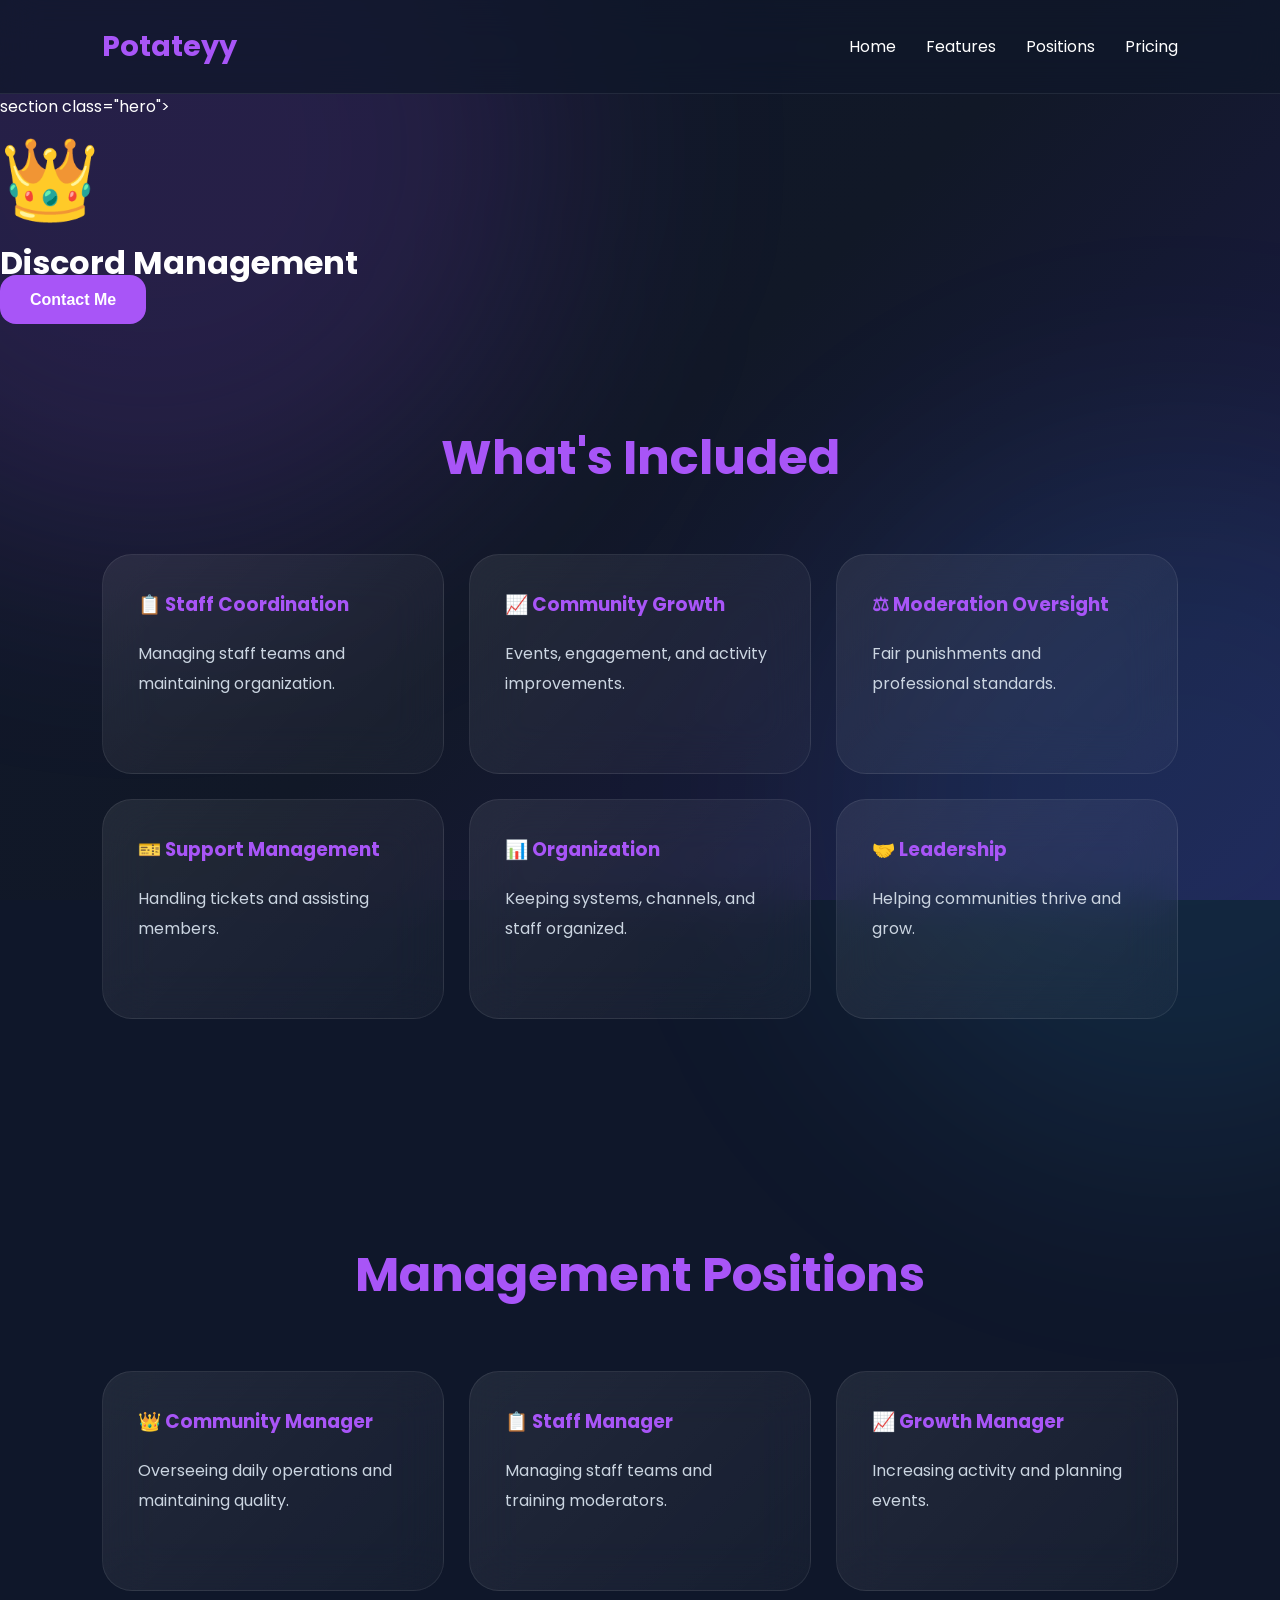
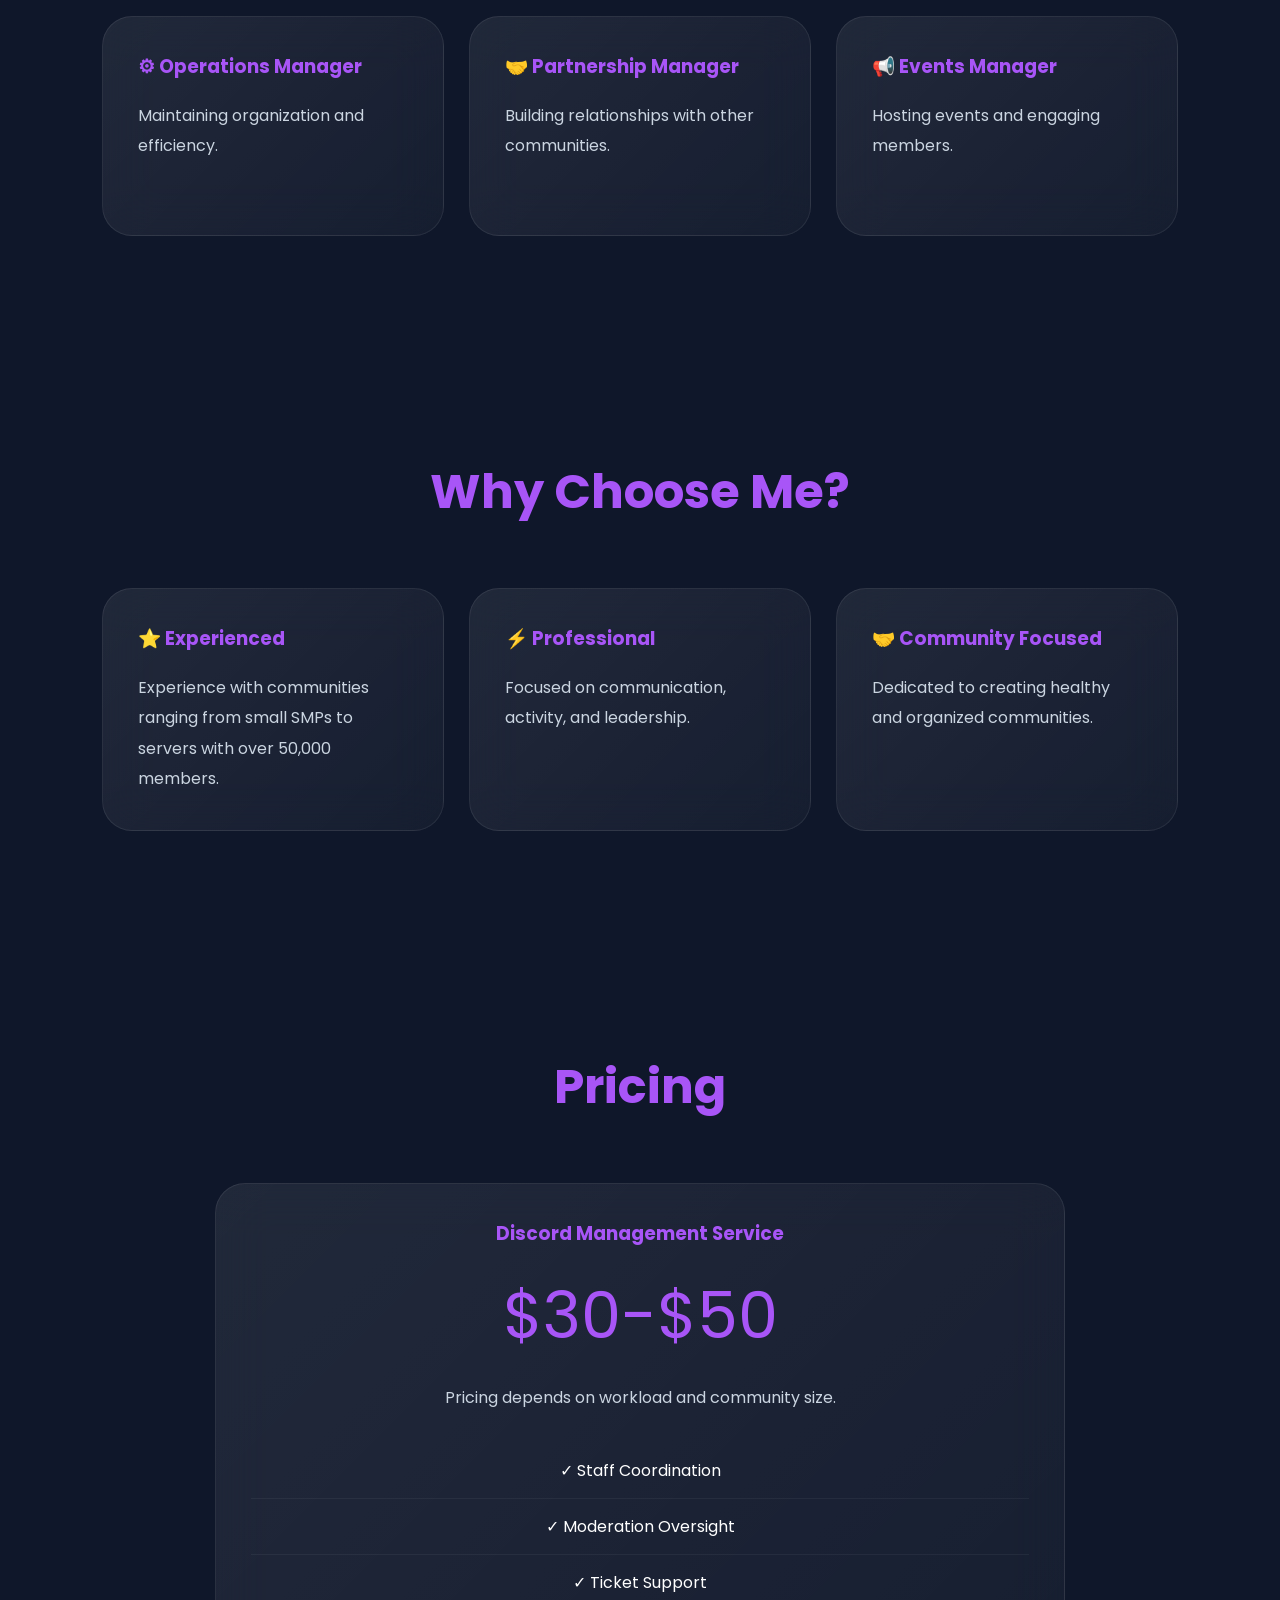
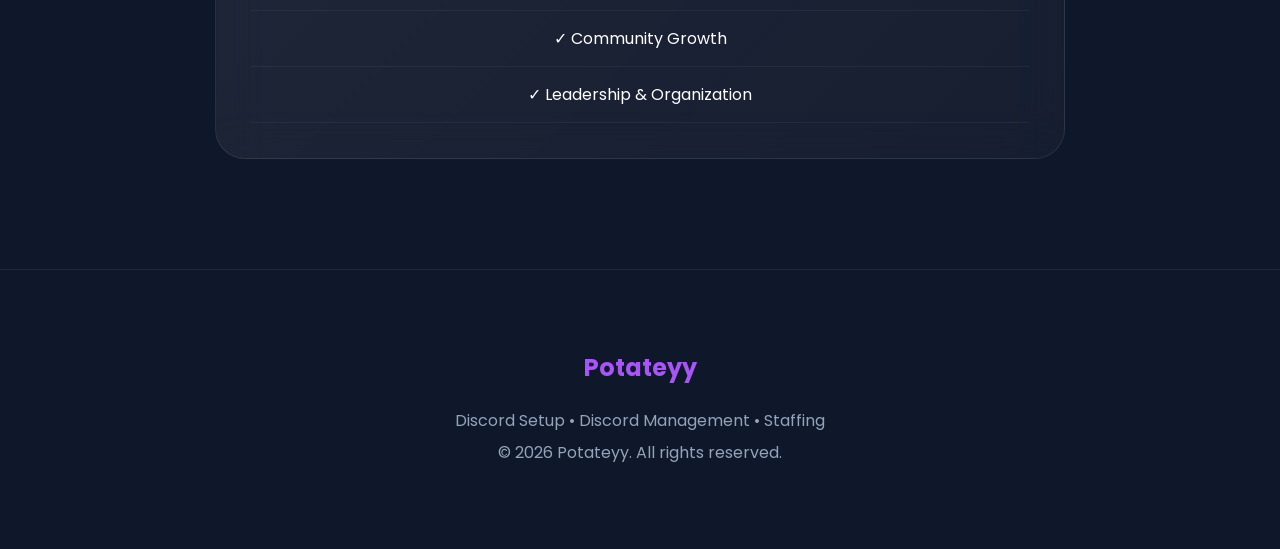
==== commit 3609b220: "Add files via upload" ====
--- a/discord-management.html
+++ b/discord-management.html
@@ -144,7 +144,9 @@
 
 </nav>
 
-<section class="hero">
+section class="hero">
+
+<div class="hero-content">
 
 <h1>
 
@@ -153,7 +155,7 @@
 </div>
 
 <span>
-Disord Management
+Discord Management
 </span>
 
 </h1>
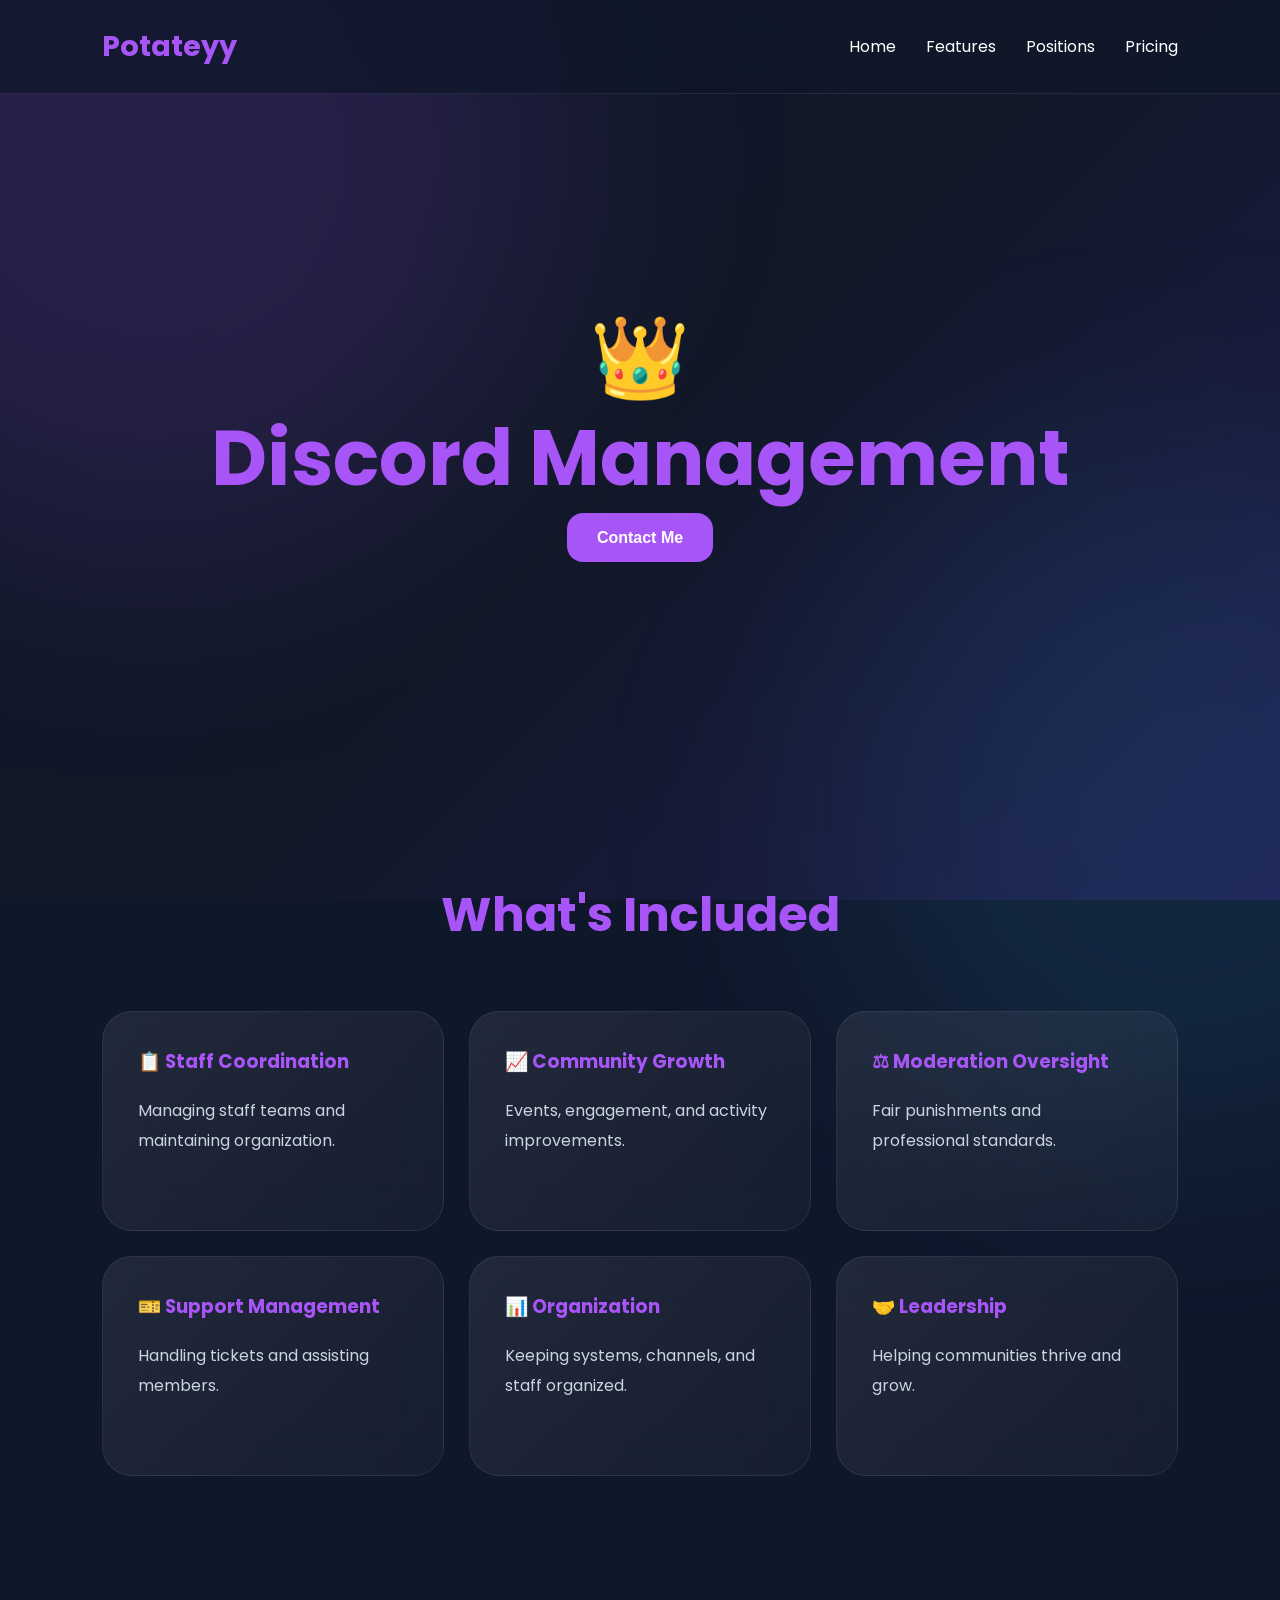
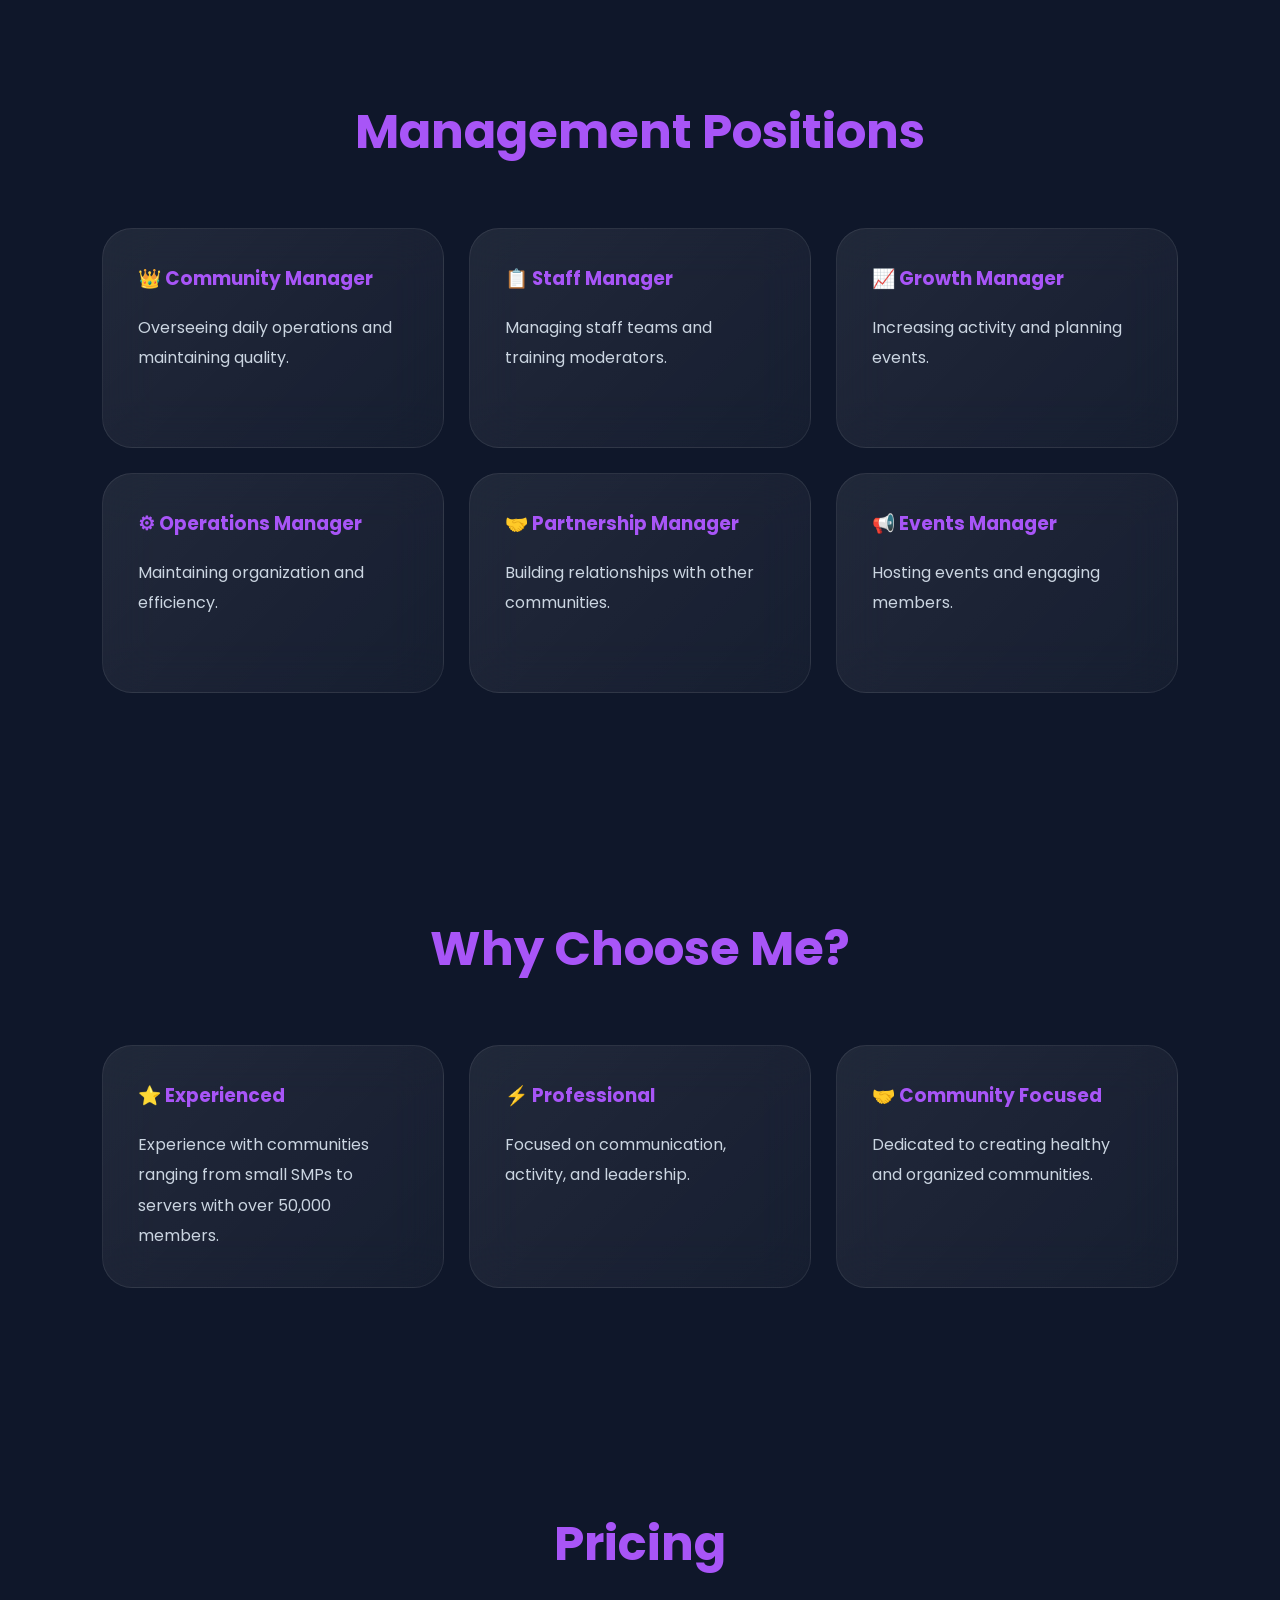
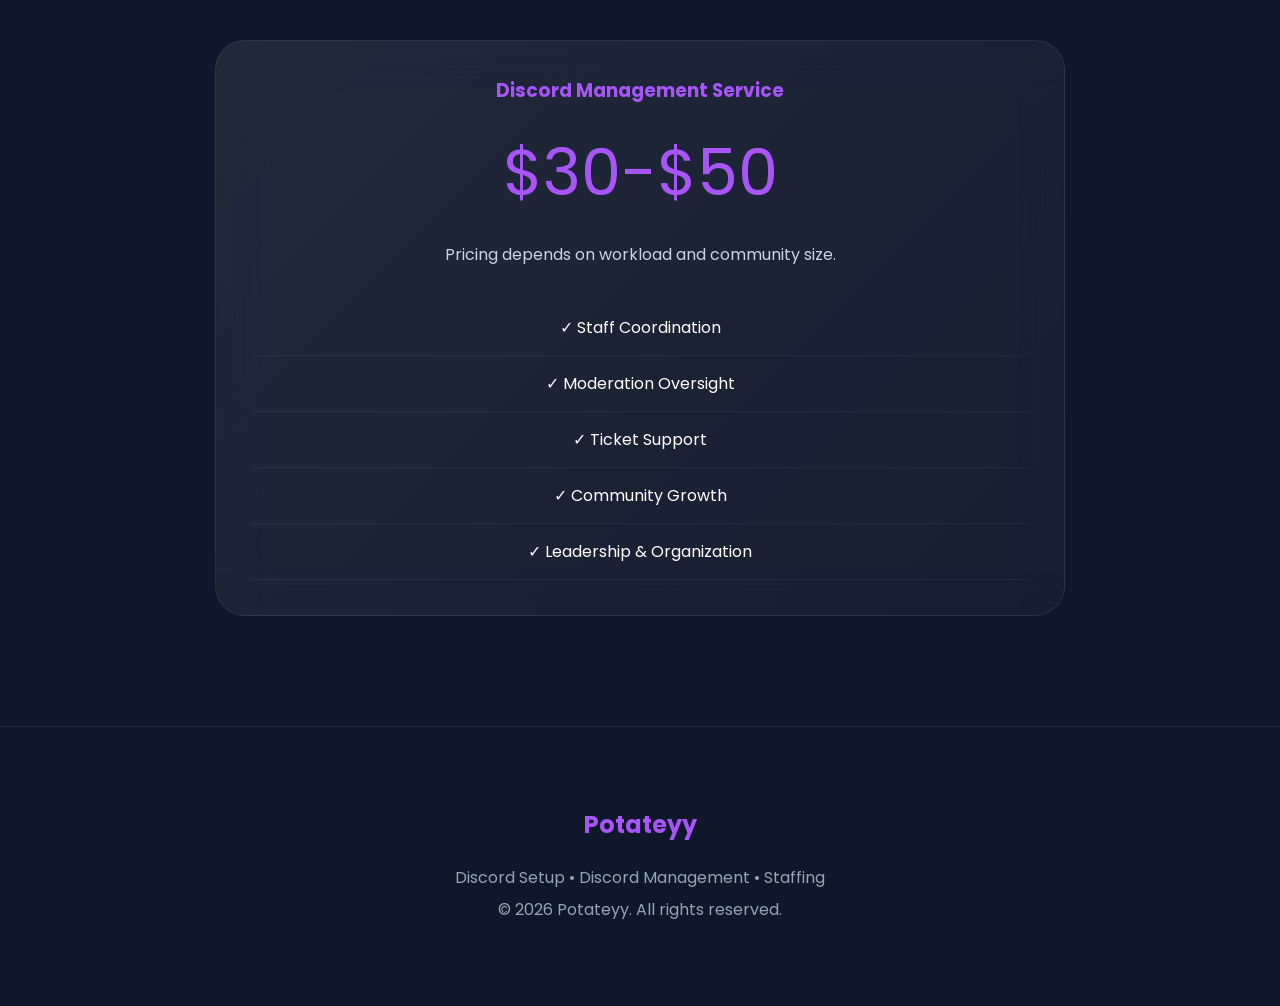
==== commit 8305f0b1: "Add files via upload" ====
--- a/discord-management.html
+++ b/discord-management.html
@@ -144,7 +144,7 @@
 
 </nav>
 
-section class="hero">
+<section class="hero">
 
 <div class="hero-content">
 
